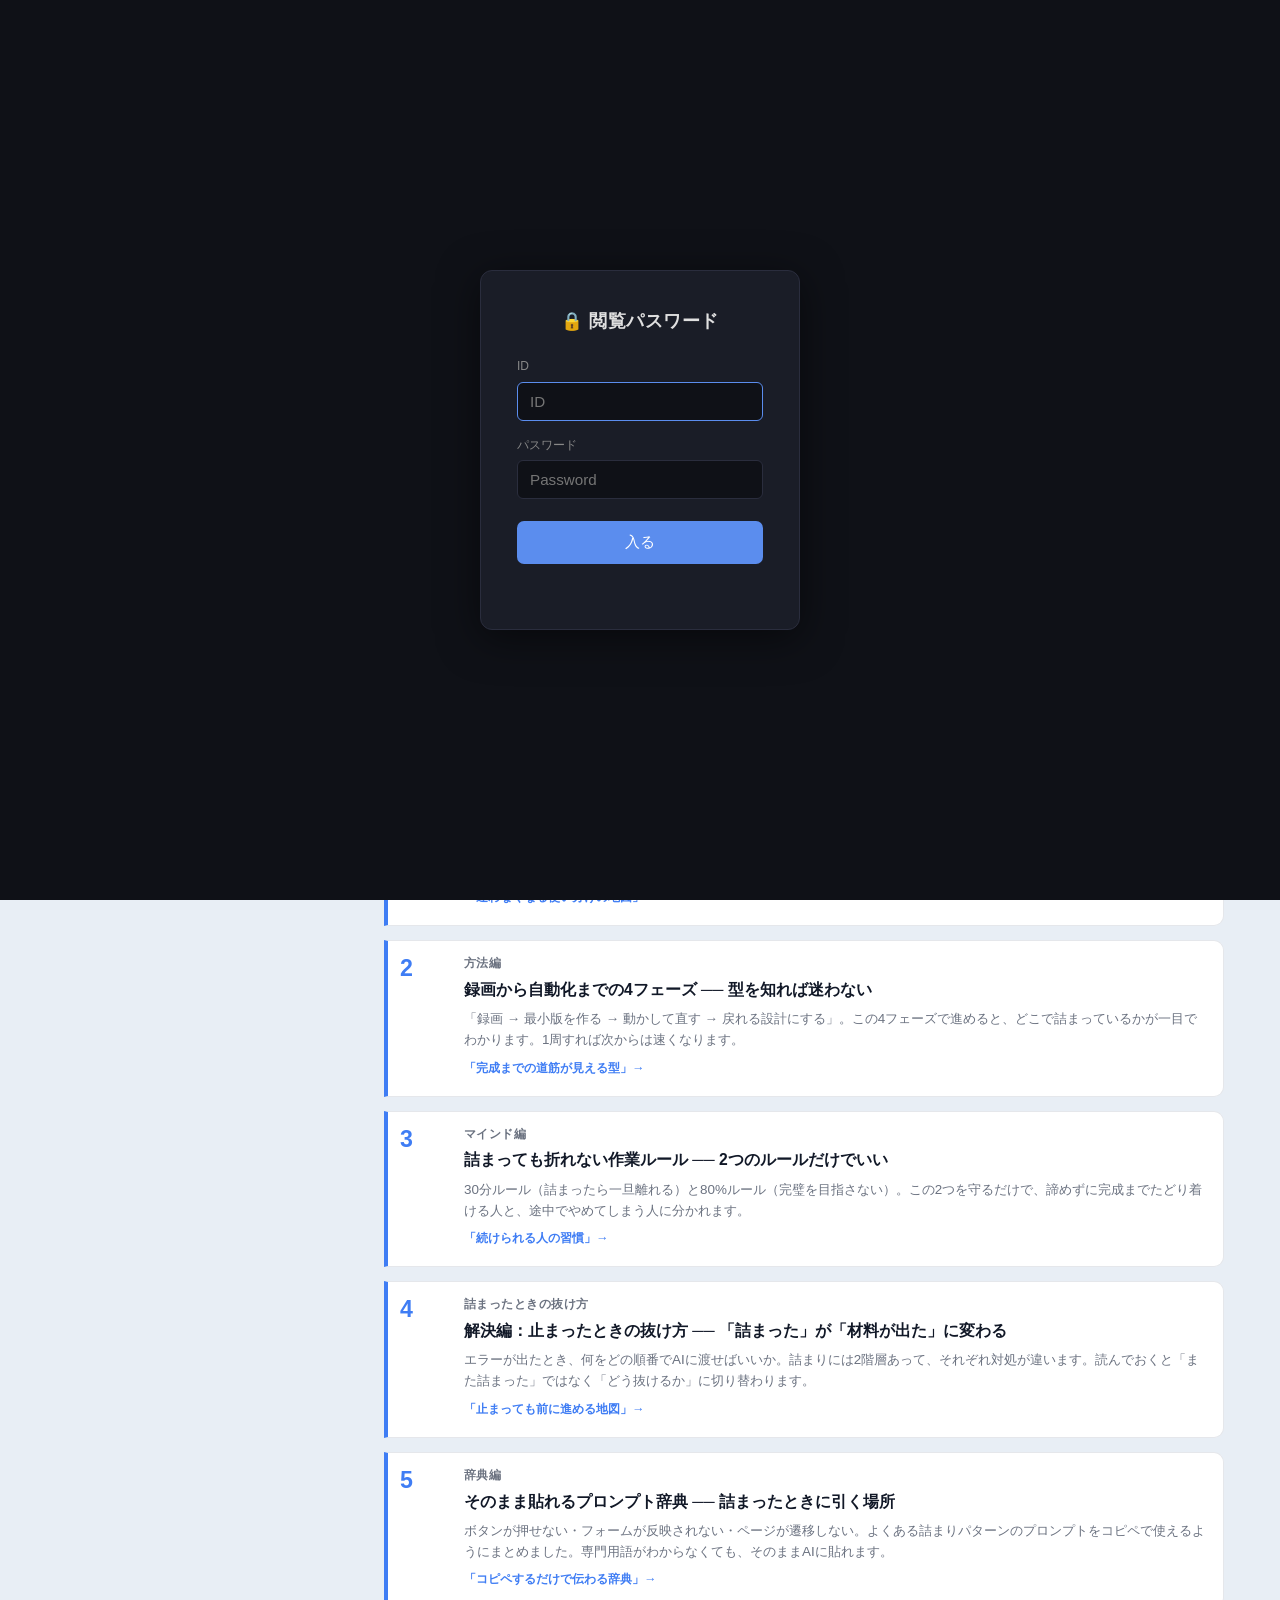
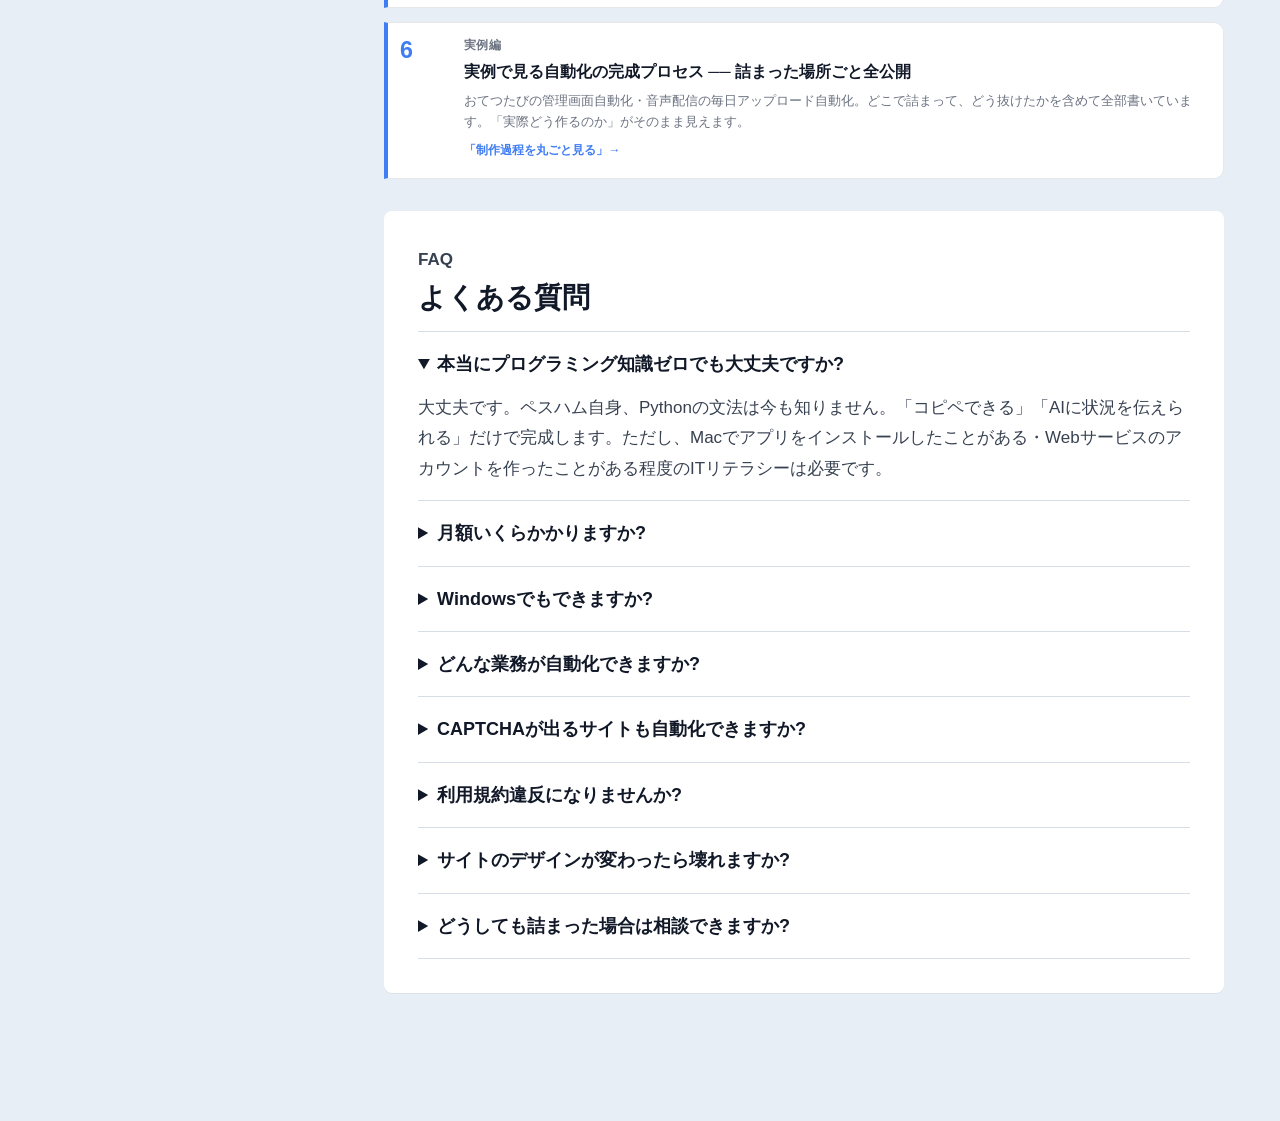
==== index.html @ b2adf7a3 "Fix mobile hero position, add thumbnail to textbook top, update self-intro text" ====
<!doctype html>
<html lang="ja">
  <head>
    <meta charset="utf-8" />
    <meta name="viewport" content="width=device-width, initial-scale=1" />
    <script src="./auth.js"></script>
    <title>ブラウザ操作自動化の教科書</title>
    <!-- Favicon -->
    <link rel="icon" type="image/png" href="./images/favicon-chibi.png" />
    <link rel="shortcut icon" type="image/png" href="./images/favicon-chibi.png" />
    <link rel="apple-touch-icon" href="./images/favicon-chibi.png" />
    <!-- OGP -->
    <meta property="og:title" content="ブラウザ操作自動化の教科書" />
    <meta property="og:description" content="メール・フォーム入力・管理画面・SNS投稿。毎日30分をボタン1つへ。" />
    <meta property="og:image" content="https://jidouka.pessham.com/images/thumbnail-beige-browser-automation.png" />
    <meta property="og:url" content="https://jidouka.pessham.com/" />
    <meta property="og:type" content="website" />
    <meta name="twitter:card" content="summary_large_image" />
    <meta name="twitter:title" content="ブラウザ操作自動化の教科書" />
    <meta name="twitter:description" content="メール・フォーム入力・管理画面・SNS投稿。毎日30分をボタン1つへ。" />
    <meta name="twitter:image" content="https://jidouka.pessham.com/images/thumbnail-beige-browser-automation.png" />
    <link rel="stylesheet" href="./styles.css" />
    <style>
      /* ── index専用スタイル ── */
      /* ヒーロー画像をsidebar外に出してモバイルで最上部に表示 */
      .hero-top-wrap {
        margin-left: 328px;
        padding: 48px 56px 0;
        max-width: 1060px;
      }
      .hero-top-wrap .lp-hero {
        margin-bottom: 0;
      }
      @media (max-width: 900px) {
        .hero-top-wrap {
          margin-left: 0;
          padding: 0;
        }
        .hero-top-wrap .lp-hero {
          border-radius: 0;
          margin-bottom: 0;
        }
      }

      .lp-hero {
        position: relative;
        border-radius: 12px;
        overflow: hidden;
        margin-bottom: 32px;
      }
      .lp-hero img {
        width: 100%;
        display: block;
        border-radius: 12px;
      }
      .lp-hero-overlay {
        position: absolute;
        inset: 0;
        background: linear-gradient(to top, rgba(0,0,0,0.62) 40%, transparent 80%);
        border-radius: 12px;
        display: flex;
        flex-direction: column;
        justify-content: flex-end;
        padding: 24px 28px;
      }
      .lp-hero-overlay h2 {
        color: #fff;
        font-size: clamp(1.3rem, 3vw, 2rem);
        margin: 0 0 6px;
        line-height: 1.3;
      }
      .lp-hero-overlay p {
        color: rgba(255,255,255,0.88);
        font-size: 0.95rem;
        margin: 0 0 16px;
      }
      .lp-hero-overlay a {
        display: inline-block;
        background: var(--blue, #2563eb);
        color: #fff;
        border-radius: 6px;
        padding: 9px 20px;
        font-size: 0.9rem;
        font-weight: 700;
        text-decoration: none;
        width: fit-content;
      }
      .lp-hero-overlay a:hover { opacity: .88; }

      /* 数字バッジ付きチャプターカード */
      .chapter-cards {
        display: flex;
        flex-direction: column;
        gap: 14px;
        margin-bottom: 32px;
      }
      .chapter-card {
        display: grid;
        grid-template-columns: 48px 1fr;
        gap: 0 16px;
        align-items: start;
        background: var(--surface, #fff);
        border: 1px solid var(--border, #e5e7eb);
        border-left: 4px solid var(--blue, #2563eb);
        border-radius: 0 10px 10px 0;
        padding: 14px 16px 14px 12px;
        text-decoration: none;
        color: inherit;
        transition: box-shadow 0.15s;
      }
      .chapter-card:hover {
        box-shadow: 0 2px 12px rgba(0,0,0,0.08);
      }
      .chapter-card .ch-num {
        font-size: 1.45rem;
        font-weight: 900;
        color: var(--blue, #2563eb);
        line-height: 1;
        padding-top: 2px;
      }
      .chapter-card .ch-body {}
      .chapter-card .ch-label {
        font-size: 0.72rem;
        font-weight: 600;
        letter-spacing: .04em;
        color: var(--muted, #6b7280);
        text-transform: uppercase;
        margin-bottom: 3px;
      }
      .chapter-card h3 {
        font-size: 0.98rem;
        font-weight: 700;
        margin: 0 0 5px;
        color: var(--text, #111827);
      }
      .chapter-card p {
        font-size: 0.84rem;
        color: var(--muted, #6b7280);
        margin: 0;
        line-height: 1.55;
      }
      .chapter-card .ch-hook {
        display: inline-block;
        margin-top: 6px;
        font-size: 0.78rem;
        font-weight: 600;
        color: var(--blue, #2563eb);
      }

      /* 3つの訴求ポイント */
      .three-points {
        display: grid;
        grid-template-columns: repeat(auto-fit, minmax(180px, 1fr));
        gap: 12px;
        margin-bottom: 32px;
      }
      .point-card {
        background: var(--nav, #f3f4f6);
        border-radius: 10px;
        padding: 16px;
        text-align: center;
      }
      .point-card .point-icon {
        font-size: 1.8rem;
        display: block;
        margin-bottom: 8px;
      }
      .point-card strong {
        display: block;
        font-size: 0.9rem;
        margin-bottom: 4px;
        color: var(--text, #111827);
      }
      .point-card p {
        font-size: 0.78rem;
        color: var(--muted, #6b7280);
        margin: 0;
        line-height: 1.5;
      }

      /* 序章バナー */
      .shojo-banner {
        background: linear-gradient(135deg, #1e3a5f 0%, #2563eb 100%);
        border-radius: 10px;
        padding: 20px 22px;
        color: #fff;
        margin-bottom: 28px;
      }
      .shojo-banner .eyebrow {
        font-size: 0.72rem;
        letter-spacing: .08em;
        opacity: .8;
        margin-bottom: 6px;
      }
      .shojo-banner h2 {
        font-size: 1.1rem;
        margin: 0 0 8px;
        line-height: 1.4;
      }
      .shojo-banner p {
        font-size: 0.85rem;
        opacity: .9;
        margin: 0 0 14px;
        line-height: 1.6;
      }
      .shojo-banner a {
        display: inline-block;
        background: #fff;
        color: #1e3a5f;
        border-radius: 6px;
        padding: 8px 18px;
        font-size: 0.85rem;
        font-weight: 700;
        text-decoration: none;
      }
      .shojo-banner a:hover { opacity: .9; }
    </style>
  </head>
  <body>
    <!-- モバイル時に最上部に来るヒーロー画像 -->
    <div class="hero-top-wrap">
      <div class="lp-hero">
        <img src="./images/thumbnail-beige-browser-automation.png"
             alt="ブラウザ操作自動化の教科書" />
        <div class="lp-hero-overlay">
          <h2>ブラウザ操作自動化の教科書</h2>
          <p>メール・フォーム入力・管理画面・SNS投稿　── 毎日 30分を、ボタン1つへ</p>
          <a href="./textbook.html">教材本文を読む →</a>
        </div>
      </div>
    </div>

    <aside class="sidebar">
      <div class="brand">
        <span class="brand-mark">自</span>
        <div>
          <p class="eyebrow">Brain購入者専用</p>
          <h1>ブラウザ操作自動化の教科書</h1>
        </div>
      </div>

      <nav class="steps" aria-label="学習ステップ">
        <a class="step active" href="#intro">
          <span>序</span>
          <strong>序章</strong>
          <small>182時間 → 自動化へ</small>
        </a>
        <a class="step" href="#ch0">
          <span>0</span>
          <strong>準備編</strong>
          <small>道具を揃える（1〜2時間）</small>
        </a>
        <a class="step" href="#ch1">
          <span>1</span>
          <strong>知識編</strong>
          <small>3つの道具を使い分ける</small>
        </a>
        <a class="step" href="#ch2">
          <span>2</span>
          <strong>方法編</strong>
          <small>録画から自動化まで4フェーズ</small>
        </a>
        <a class="step" href="#ch3">
          <span>3</span>
          <strong>マインド編</strong>
          <small>詰まっても折れない作業ルール</small>
        </a>
        <a class="step" href="#ch4">
          <span>4</span>
          <strong>解決編</strong>
          <small>止まったら開く章</small>
        </a>
        <a class="step" href="#ch5">
          <span>5</span>
          <strong>辞典編</strong>
          <small>コピペで使えるプロンプト</small>
        </a>
        <a class="step" href="#ch6">
          <span>6</span>
          <strong>実例編</strong>
          <small>詰まった場所ごと全公開</small>
        </a>
        <a class="step" href="#faq">
          <span>?</span>
          <strong>FAQ</strong>
          <small>よくある質問</small>
        </a>
        <a class="step step-primary" href="./textbook.html">
          <span>全</span>
          <strong>教材本文を読む</strong>
          <small>全文HTML版</small>
        </a>
      </nav>
    </aside>

    <main class="content" id="intro">

      <!-- ── 3つの訴求 ── -->
      <div class="three-points">
        <div class="point-card">
          <span class="point-icon">⌨️</span>
          <strong>コードを書かずに自動化できる</strong>
          <p>AIにコードを書いてもらう。自分でタイピングしなくていい。</p>
        </div>
        <div class="point-card">
          <span class="point-icon">🔁</span>
          <strong>詰まっても抜け方がある</strong>
          <p>エラーはAIへ渡す材料。止まり方と再開の型がわかれば折れない。</p>
        </div>
        <div class="point-card">
          <span class="point-icon">⏱️</span>
          <strong>1つの作業が減る</strong>
          <p>「毎日あの作業」を1個選んで、ボタン1つに近づけるところまで。</p>
        </div>
      </div>

      <!-- ── 序章バナー ── -->
      <div class="shojo-banner">
        <p class="eyebrow">序章から読む</p>
        <h2>毎日30分 × 365日 ＝ <strong>182時間</strong>。<br>この時間、AIに取り戻せます。</h2>
        <p>繰り返し作業のチリツモを計算すると、年間で273,000円分になります。<br>
           この教材は「コードが書けない自分でもできるのか」から始まります。</p>
        <a href="./textbook.html#序章-昨日もやったあの作業を自動化する話">序章を読む →</a>
      </div>

      <!-- ── 章カード ── -->
      <section>
        <p class="eyebrow" style="margin-bottom:12px;">各章のポイント</p>
        <div class="chapter-cards">

          <a class="chapter-card" href="./textbook.html#第0章-準備編-道具を揃える" id="ch0">
            <div class="ch-num">0</div>
            <div class="ch-body">
              <p class="ch-label">準備編</p>
              <h3>道具を揃える ── やることは「2つだけ」</h3>
              <p>CodexかClaude Code を選んで、Playwright をインストールする。それだけです。セットアップは目安1〜2時間。ここを終えれば、あとは動かしながら進めます。</p>
              <span class="ch-hook">「環境構築、構えなくていい」→</span>
            </div>
          </a>

          <a class="chapter-card" href="./textbook.html#第1章-知識編" id="ch1">
            <div class="ch-num">1</div>
            <div class="ch-body">
              <p class="ch-label">知識編</p>
              <h3>自動化できる作業を見つける ── 3つの道具の使い分け</h3>
              <p>Playwright MCP・Playwright コード・Computer Use。「どれを使えばいいか」がわかると、自動化できる作業の幅が一気に広がります。最初から全部使う必要はありません。</p>
              <span class="ch-hook">「迷わなくなる使い分けの地図」→</span>
            </div>
          </a>

          <a class="chapter-card" href="./textbook.html#第2章-方法編" id="ch2">
            <div class="ch-num">2</div>
            <div class="ch-body">
              <p class="ch-label">方法編</p>
              <h3>録画から自動化までの4フェーズ ── 型を知れば迷わない</h3>
              <p>「録画 → 最小版を作る → 動かして直す → 戻れる設計にする」。この4フェーズで進めると、どこで詰まっているかが一目でわかります。1周すれば次からは速くなります。</p>
              <span class="ch-hook">「完成までの道筋が見える型」→</span>
            </div>
          </a>

          <a class="chapter-card" href="./textbook.html#第3章-マインド編" id="ch3">
            <div class="ch-num">3</div>
            <div class="ch-body">
              <p class="ch-label">マインド編</p>
              <h3>詰まっても折れない作業ルール ── 2つのルールだけでいい</h3>
              <p>30分ルール（詰まったら一旦離れる）と80%ルール（完璧を目指さない）。この2つを守るだけで、諦めずに完成までたどり着ける人と、途中でやめてしまう人に分かれます。</p>
              <span class="ch-hook">「続けられる人の習慣」→</span>
            </div>
          </a>

          <a class="chapter-card" href="./textbook.html#第4章-詰まったときの抜け方" id="ch4">
            <div class="ch-num">4</div>
            <div class="ch-body">
              <p class="ch-label">詰まったときの抜け方</p>
              <h3>解決編：止まったときの抜け方 ── 「詰まった」が「材料が出た」に変わる</h3>
              <p>エラーが出たとき、何をどの順番でAIに渡せばいいか。詰まりには2階層あって、それぞれ対処が違います。読んでおくと「また詰まった」ではなく「どう抜けるか」に切り替わります。</p>
              <span class="ch-hook">「止まっても前に進める地図」→</span>
            </div>
          </a>

          <a class="chapter-card" href="./textbook.html#第5章-辞典編" id="ch5">
            <div class="ch-num">5</div>
            <div class="ch-body">
              <p class="ch-label">辞典編</p>
              <h3>そのまま貼れるプロンプト辞典 ── 詰まったときに引く場所</h3>
              <p>ボタンが押せない・フォームが反映されない・ページが遷移しない。よくある詰まりパターンのプロンプトをコピペで使えるようにまとめました。専門用語がわからなくても、そのままAIに貼れます。</p>
              <span class="ch-hook">「コピペするだけで伝わる辞典」→</span>
            </div>
          </a>

          <a class="chapter-card" href="./textbook.html#第6章-実例編-─-ペスハムの自動化全公開" id="ch6">
            <div class="ch-num">6</div>
            <div class="ch-body">
              <p class="ch-label">実例編</p>
              <h3>実例で見る自動化の完成プロセス ── 詰まった場所ごと全公開</h3>
              <p>おてつたびの管理画面自動化・音声配信の毎日アップロード自動化。どこで詰まって、どう抜けたかを含めて全部書いています。「実際どう作るのか」がそのまま見えます。</p>
              <span class="ch-hook">「制作過程を丸ごと見る」→</span>
            </div>
          </a>

        </div>
      </section>

      <!-- ── FAQ ── -->
      <section class="article-section" id="faq">
        <p class="eyebrow">FAQ</p>
        <h3>よくある質問</h3>
        <details open>
          <summary>本当にプログラミング知識ゼロでも大丈夫ですか?</summary>
          <p>大丈夫です。ペスハム自身、Pythonの文法は今も知りません。「コピペできる」「AIに状況を伝えられる」だけで完成します。ただし、Macでアプリをインストールしたことがある・Webサービスのアカウントを作ったことがある程度のITリテラシーは必要です。</p>
        </details>
        <details>
          <summary>月額いくらかかりますか?</summary>
          <p>ChatGPTかClaudeの有料プランが必要です。目安は月20ドル前後（約3,000円）。Python・Playwright・デスクトップアプリは無料です。APIキー利用時は別途従量課金が発生する場合があります。料金画面と利用上限を確認し、小さな作業から試してください。</p>
        </details>
        <details>
          <summary>Windowsでもできますか?</summary>
          <p>Windowsでも可能なケースはありますが、この教材はMacでの実例が中心です。Windowsユーザーはまず「Windows向けに手順を書き換えて」とCodexかClaude Codeに頼んでください。Windows編は今後補足予定です。</p>
        </details>
        <details>
          <summary>どんな業務が自動化できますか?</summary>
          <p>「ブラウザでやっている繰り返し作業」はかなりの部分が対象になります。管理画面へのフォーム入力、ファイルアップロード、データの転記、複数サイトをまたぐ同じ操作など。スマホアプリ専用の操作や、物理的な作業には対応できません。</p>
        </details>
        <details>
          <summary>CAPTCHAが出るサイトも自動化できますか?</summary>
          <p>ログインとCAPTCHAは人間が手動で対応する前提にしてください。ログイン後のアップロード・入力・保存など、CAPTCHAが出ない範囲の定型作業を自動化する分担が現実的です。</p>
        </details>
        <details>
          <summary>利用規約違反になりませんか?</summary>
          <p>サービスごとに規約が違います。自動アクセス・bot・データ取得・大量送信が禁止されていればNGになり得ます。まずは自分のアカウント内の少量の定型作業から始め、公式APIがある場合はそちらを優先してください。</p>
        </details>
        <details>
          <summary>サイトのデザインが変わったら壊れますか?</summary>
          <p>壊れます。これは自動化ツールの宿命です。ただし修正は最初の作成時より圧倒的に速いです。CodexかClaude Codeに「動かなくなった」と伝えるだけで、かなり早く直せます。</p>
        </details>
        <details>
          <summary>どうしても詰まった場合は相談できますか?</summary>
          <p>購入者向け公式LINEで相談できます。<br>
            <a href="https://lin.ee/wzvCa0v" target="_blank" rel="noreferrer">https://lin.ee/wzvCa0v</a><br>
            エラー文・スクショ・OS・どこまで進んだかを添えてください。</p>
        </details>
      </section>

    </main>
  </body>
</html>
---- styles.css ----
:root {
  color-scheme: light;
  --bg: #e8eef5;
  --panel: #ffffff;
  --ink: #111827;
  --muted: #6b7280;
  --line: #d8dee8;
  --blue: #3f7df4;
  --green: #16a34a;
  --red: #9f2f2f;
  --nav: #f8fafc;
}

* {
  box-sizing: border-box;
}

body {
  margin: 0;
  min-height: 100vh;
  background: var(--bg);
  color: var(--ink);
  font-family: -apple-system, BlinkMacSystemFont, "Hiragino Sans", "Yu Gothic", "Noto Sans JP", sans-serif;
  line-height: 1.8;
}

.sidebar {
  position: fixed;
  inset: 0 auto 0 0;
  width: 328px;
  background: var(--panel);
  border-right: 1px solid var(--line);
  padding: 28px 24px;
  overflow-y: auto;
}

.brand {
  display: flex;
  gap: 14px;
  align-items: center;
  padding-bottom: 24px;
  border-bottom: 1px solid var(--line);
}

.brand-mark {
  display: grid;
  place-items: center;
  width: 48px;
  height: 48px;
  border-radius: 50%;
  background: #102033;
  color: white;
  font-weight: 800;
}

.eyebrow {
  margin: 0 0 4px;
  color: var(--muted);
  font-size: 13px;
  font-weight: 700;
}

h1,
h2,
h3,
p {
  margin-top: 0;
}

h1 {
  margin-bottom: 0;
  font-size: 22px;
  line-height: 1.35;
}

.steps {
  display: grid;
  gap: 12px;
  padding-top: 22px;
}

.step {
  display: grid;
  grid-template-columns: 42px 1fr;
  gap: 10px 12px;
  padding: 14px;
  color: inherit;
  text-decoration: none;
  background: var(--nav);
  border: 1px solid var(--line);
  border-radius: 8px;
}

.step span {
  grid-row: span 2;
  display: grid;
  place-items: center;
  width: 38px;
  height: 38px;
  border-radius: 50%;
  background: #e5e7eb;
  font-weight: 800;
}

.step strong {
  line-height: 1.3;
}

.step small {
  color: var(--muted);
  line-height: 1.4;
}

.step.active {
  border-color: var(--blue);
  background: #edf4ff;
}

.step.active span {
  background: var(--blue);
  color: white;
}

.step-primary {
  border-color: #bfd4f7;
  background: #f4f8ff;
  color: #102033;
}

.step-primary span {
  background: #dbeafe;
  color: #1d4ed8;
}

.step-primary small {
  color: #64748b;
}

.content {
  max-width: 1060px;
  margin-left: 328px;
  padding: 48px 56px 96px;
}

.hero {
  padding: 24px 0 34px;
}

.hero-thumb {
  padding-top: 0;
}

.progress {
  margin-bottom: 40px;
}

.progress > div:first-child {
  display: flex;
  justify-content: space-between;
  margin-bottom: 8px;
  font-weight: 800;
}

.progress span {
  color: var(--muted);
}

.bar {
  height: 10px;
  overflow: hidden;
  border-radius: 999px;
  background: #f1f5f9;
}

.bar span {
  display: block;
  height: 100%;
  background: var(--green);
}

.chapter-label {
  display: inline-block;
  margin-bottom: 18px;
  padding: 8px 18px;
  border-radius: 999px;
  background: var(--blue);
  color: white;
  font-weight: 800;
}

h2 {
  margin-bottom: 18px;
  font-size: clamp(32px, 5vw, 56px);
  line-height: 1.2;
  letter-spacing: 0;
}

.lead {
  max-width: 760px;
  color: #374151;
  font-size: 19px;
}

.thumb-stage {
  position: relative;
  min-height: 430px;
  overflow: hidden;
  border-radius: 8px;
  background:
    radial-gradient(circle at 18% 20%, rgba(255, 255, 255, 0.52), transparent 26%),
    radial-gradient(circle at 82% 18%, rgba(255, 255, 255, 0.35), transparent 22%),
    repeating-linear-gradient(135deg, rgba(255, 255, 255, 0.14) 0 18px, transparent 18px 46px),
    linear-gradient(135deg, #ff7a18 0%, #ff9f1c 43%, #f24a18 100%);
  box-shadow: 0 16px 36px rgba(159, 47, 47, 0.22);
}

.thumb-stage::before {
  content: "";
  position: absolute;
  inset: 18px 28px auto;
  height: 72px;
  transform: rotate(-3deg);
  background: rgba(255, 255, 255, 0.92);
  clip-path: polygon(0 12%, 100% 0, 96% 100%, 3% 86%);
}

.thumb-copy {
  position: relative;
  z-index: 2;
  display: grid;
  justify-items: center;
  max-width: 680px;
  margin: 0 auto;
  padding: 34px 26px 30px;
  text-align: center;
}

.thumb-kicker {
  position: relative;
  z-index: 3;
  margin: 0 0 30px;
  color: #2a170b;
  font-size: clamp(18px, 2.4vw, 30px);
  font-weight: 900;
  line-height: 1.2;
}

.thumb-copy h2 {
  margin: 0;
  color: #fff7ed;
  font-size: clamp(44px, 6.4vw, 84px);
  font-weight: 950;
  line-height: 1.04;
  letter-spacing: 0;
  text-shadow:
    0 5px 0 #9f2f2f,
    0 10px 20px rgba(67, 20, 7, 0.38);
  -webkit-text-stroke: 3px #b83218;
}

.usage-tags {
  display: flex;
  flex-wrap: wrap;
  justify-content: center;
  gap: 8px;
  margin: 22px 0 24px;
}

.usage-tags span {
  display: inline-flex;
  align-items: center;
  min-height: 34px;
  padding: 6px 14px;
  border: 2px solid rgba(255, 255, 255, 0.9);
  border-radius: 999px;
  background: rgba(255, 255, 255, 0.16);
  color: white;
  font-size: 14px;
  font-weight: 900;
  line-height: 1.2;
  text-shadow: 0 1px 2px rgba(80, 24, 7, 0.5);
}

.thumb-bottom {
  margin: 0;
  padding: 14px 26px 16px;
  transform: rotate(-1deg);
  background: #2a1608;
  color: white;
  font-size: clamp(24px, 3.6vw, 44px);
  font-weight: 950;
  line-height: 1.18;
  box-shadow: 0 10px 18px rgba(42, 22, 8, 0.32);
}

.thumb-bottom strong {
  color: #ffeb3b;
}

.character {
  position: absolute;
  z-index: 1;
  bottom: -30px;
  width: 230px;
  height: 390px;
  background-repeat: no-repeat;
  background-size: cover;
  background-position: center bottom;
  filter: drop-shadow(0 12px 10px rgba(65, 24, 5, 0.32));
  mix-blend-mode: multiply;
}

.character-hayate {
  left: 2px;
  background-image: url("hayate-hero.png");
}

.character-anne {
  right: 0;
  background-image: url("anne-hero.png");
}

.audio-card,
.article-section {
  margin-bottom: 32px;
  background: var(--panel);
  border-radius: 8px;
  box-shadow: 0 1px 0 rgba(15, 23, 42, 0.05);
}

.audio-card {
  display: grid;
  grid-template-columns: auto 54px 1fr auto;
  align-items: center;
  gap: 18px;
  padding: 22px 24px;
}

.audio-card h3 {
  margin-bottom: 0;
  font-size: 20px;
}

.audio-card button {
  width: 54px;
  height: 54px;
  border: 0;
  border-radius: 50%;
  background: var(--blue);
  color: white;
  font-size: 20px;
  cursor: pointer;
}

.audio-line {
  height: 8px;
  overflow: hidden;
  border-radius: 999px;
  background: #edf2f7;
}

.audio-line span {
  display: block;
  width: 18%;
  height: 100%;
  background: var(--green);
}

.article-section {
  padding: 34px;
}

.article-section h3 {
  margin-bottom: 14px;
  font-size: 28px;
  line-height: 1.35;
}

.article-section p {
  color: #374151;
  font-size: 17px;
}

.article-section a {
  color: #2563eb;
  font-weight: 800;
}

.article-section h4 {
  margin: 0 0 8px;
  font-size: 18px;
  line-height: 1.45;
}

.character-intro {
  border: 2px solid #d8c3a5;
  background:
    linear-gradient(180deg, rgba(255, 252, 246, 0.92), rgba(255, 255, 255, 0.98)),
    #fff7ed;
}

.character-grid,
.card-grid,
.case-grid {
  display: grid;
  gap: 18px;
  margin: 18px 0;
}

.character-grid {
  grid-template-columns: repeat(2, minmax(0, 1fr));
}

.card-grid {
  grid-template-columns: repeat(2, minmax(0, 1fr));
}

.card-grid.three {
  grid-template-columns: repeat(3, minmax(0, 1fr));
}

.case-grid {
  grid-template-columns: repeat(2, minmax(0, 1fr));
}

.mini-card {
  min-height: 100%;
  padding: 18px;
  border: 1px solid var(--line);
  border-left: 5px solid #6f8f66;
  border-radius: 8px;
  background: #f8faf7;
}

.mini-card p {
  margin-bottom: 0;
  font-size: 15px;
  line-height: 1.75;
}

.phase-list {
  display: grid;
  gap: 16px;
  margin: 18px 0 0;
  padding: 0;
  list-style: none;
  counter-reset: phase;
}

.phase-list li {
  position: relative;
  padding: 18px 18px 18px 62px;
  border: 1px solid var(--line);
  border-radius: 8px;
  background: #fbfdff;
}

.phase-list li::before {
  counter-increment: phase;
  content: counter(phase);
  position: absolute;
  top: 18px;
  left: 18px;
  display: grid;
  place-items: center;
  width: 30px;
  height: 30px;
  border-radius: 50%;
  background: var(--blue);
  color: white;
  font-weight: 900;
}

.phase-list strong {
  display: block;
  margin-bottom: 6px;
  font-size: 17px;
}

.phase-list p {
  margin-bottom: 0;
  font-size: 15px;
}

.pattern-map {
  display: flex;
  flex-wrap: wrap;
  gap: 10px;
  margin: 20px 0;
}

.pattern-map span {
  display: inline-flex;
  align-items: center;
  min-height: 36px;
  padding: 7px 12px;
  border: 1px solid #cbd5e1;
  border-radius: 999px;
  background: #f8fafc;
  color: #263548;
  font-size: 14px;
  font-weight: 800;
}

.prompt-box {
  margin-top: 22px;
  padding: 20px;
  border: 1px solid #d8c3a5;
  border-radius: 8px;
  background: #fffaf0;
}

.prompt-box p:last-child {
  margin-bottom: 0;
}

pre {
  max-width: 100%;
  margin: 14px 0 0;
  overflow-x: auto;
  border-radius: 8px;
  background: #111827;
  color: #f8fafc;
}

code {
  font-family: "SFMono-Regular", Consolas, "Liberation Mono", Menlo, monospace;
}

pre code {
  display: block;
  padding: 16px;
  font-size: 13px;
  line-height: 1.7;
  white-space: pre-wrap;
}

details {
  border-top: 1px solid var(--line);
  padding: 16px 0;
}

details:last-child {
  border-bottom: 1px solid var(--line);
}

summary {
  cursor: pointer;
  font-size: 18px;
  font-weight: 900;
}

details p {
  margin: 12px 0 0;
}

figure {
  margin: 24px 0 0;
}

figure img {
  display: block;
  width: 100%;
  height: auto;
  border: 1px solid var(--line);
  border-radius: 8px;
  background: #f8fafc;
}

figcaption {
  margin-top: 10px;
  color: var(--muted);
  font-size: 14px;
}

.reading-entry {
  border-color: #102033;
}

.text-link-button {
  display: inline-flex;
  align-items: center;
  justify-content: center;
  min-height: 46px;
  padding: 10px 18px;
  border-radius: 8px;
  background: #102033;
  color: #fff;
  font-weight: 800;
  text-decoration: none;
}

.textbook-sidebar {
  width: 360px;
}

.textbook-content {
  max-width: 1180px;
  margin-left: 360px;
}

.textbook-toc {
  display: grid;
  gap: 6px;
  margin-top: 22px;
  padding-top: 18px;
  border-top: 1px solid var(--line);
}

.textbook-toc a {
  padding: 7px 10px;
  border-radius: 6px;
  color: #334155;
  font-size: 14px;
  line-height: 1.45;
  text-decoration: none;
}

.textbook-toc a:hover {
  background: #edf4ff;
  color: #1d4ed8;
}

.textbook-toc .toc-level-1 {
  margin-top: 8px;
  font-weight: 800;
}

.textbook-toc .toc-level-2 {
  padding-left: 22px;
  color: var(--muted);
}

.textbook-article {
  max-width: 920px;
  padding: 44px 52px;
}

.textbook-article h1,
.textbook-article h2,
.textbook-article h3,
.textbook-article h4 {
  scroll-margin-top: 24px;
  letter-spacing: 0;
}

.textbook-article h1 {
  margin: 10px 0 34px;
  color: #0f172a;
  font-size: 46px;
  font-weight: 760;
  line-height: 1.25;
}

.textbook-article h2 {
  margin: 72px 0 26px;
  padding: 26px 28px;
  border-top: 0;
  border-left: 8px solid var(--blue);
  border-radius: 8px;
  background: #edf4ff;
  color: #102033;
  font-size: 34px;
  font-weight: 760;
  line-height: 1.35;
}

.textbook-article h3 {
  margin: 48px 0 18px;
  padding-bottom: 10px;
  border-bottom: 3px solid #dbeafe;
  color: #12345b;
  font-size: 27px;
  font-weight: 740;
  line-height: 1.45;
}

.textbook-article h4 {
  margin: 34px 0 12px;
  color: #111827;
  font-size: 22px;
  font-weight: 740;
}

.textbook-article p,
.textbook-article li {
  color: #243044;
  font-size: 19px;
  font-weight: 500;
  line-height: 2.05;
}

.textbook-article p {
  margin-bottom: 24px;
}

.textbook-article strong {
  color: #0f172a;
  font-size: 1.03em;
  font-weight: 680;
  letter-spacing: 0;
}

.textbook-article .marker {
  padding: 0 0.08em 0.03em;
  background: linear-gradient(transparent 64%, #fff0a8 64%);
  color: #111827;
  font-weight: 680;
}

.textbook-article .fine-print {
  margin: 18px 0 30px;
  color: #78828f;
  font-size: 14px;
  font-weight: 500;
  line-height: 1.8;
}

.textbook-article code {
  padding: 0.16em 0.42em;
  border: 1px solid #dbe3ef;
  border-radius: 6px;
  background: #f8fafc;
  color: #b42318;
  font-size: 0.94em;
  font-weight: 800;
}

.textbook-article ul,
.textbook-article ol {
  margin: 18px 0 28px;
  padding-left: 1.5em;
}

.textbook-article li {
  margin-bottom: 10px;
  padding-left: 0.15em;
}

.textbook-article hr {
  margin: 48px 0;
  border: 0;
  border-top: 1px solid #d8dee8;
}

.textbook-article figure {
  margin: 38px 0;
}

.textbook-article img {
  display: block;
  width: 100%;
  max-width: 100%;
  height: auto;
  max-height: none;
  object-fit: contain;
  background: #fff;
}

.textbook-article .premium-figure {
  margin: 48px 0 56px;
}

.textbook-article .premium-figure img {
  width: 100%;
  max-height: none;
  border: 1px solid #d8dee8;
  border-radius: 8px;
  background: #fffaf1;
  box-shadow: 0 20px 48px rgba(15, 23, 42, 0.12);
}

.character-infographic {
  position: relative;
  display: grid;
  grid-template-columns: 120px 1fr 128px;
  gap: 22px;
  align-items: end;
  margin: 42px 0 48px;
  padding: 26px 28px;
  overflow: hidden;
  border: 1px solid #d7e1ef;
  border-radius: 8px;
  background:
    linear-gradient(135deg, rgba(255, 255, 255, 0.94), rgba(248, 251, 255, 0.92)),
    linear-gradient(90deg, rgba(95, 127, 86, 0.12), rgba(63, 125, 244, 0.10));
  box-shadow: 0 18px 42px rgba(15, 23, 42, 0.08);
}

.character-infographic::before {
  content: "";
  position: absolute;
  inset: 18px;
  border: 1px solid rgba(148, 163, 184, 0.22);
  border-radius: 8px;
  pointer-events: none;
}

.character-infographic > * {
  position: relative;
  z-index: 1;
}

.character-infographic .character {
  align-self: stretch;
  display: grid;
  align-items: end;
  justify-items: center;
  min-height: 240px;
}

.character-infographic .character img {
  display: block;
  width: auto;
  max-width: 100%;
  max-height: 250px;
  object-fit: contain;
  background: transparent;
}

.character-infographic .character.hayate img {
  max-height: 260px;
}

.character-infographic .info-main {
  display: grid;
  gap: 18px;
}

.character-infographic .info-label {
  display: inline-flex;
  width: fit-content;
  padding: 5px 12px;
  border-radius: 999px;
  background: #e8f0ff;
  color: #1d4ed8;
  font-size: 13px;
  font-weight: 720;
  letter-spacing: 0;
}

.character-infographic h4 {
  margin: 0;
  padding: 0;
  border: 0;
  color: #102033;
  font-size: 25px;
  font-weight: 740;
  line-height: 1.4;
}

.character-infographic .info-grid {
  display: grid;
  grid-template-columns: repeat(3, minmax(0, 1fr));
  gap: 12px;
}

.character-infographic .info-card {
  min-height: 132px;
  padding: 16px;
  border: 1px solid #dbe4f0;
  border-radius: 8px;
  background: #ffffff;
}

.character-infographic .info-card strong {
  display: block;
  margin-bottom: 8px;
  color: #102033;
  font-size: 18px;
  font-weight: 720;
  line-height: 1.45;
}

.character-infographic .info-card span {
  display: block;
  color: #536173;
  font-size: 15px;
  font-weight: 520;
  line-height: 1.65;
}

.character-infographic .dialogue {
  display: grid;
  grid-template-columns: 1fr 1fr;
  gap: 12px;
}

.character-infographic .talk {
  margin: 0;
  padding: 13px 15px;
  border-radius: 8px;
  background: #f8fafc;
  color: #243044;
  font-size: 15px;
  font-weight: 560;
  line-height: 1.7;
}

.character-infographic .talk b {
  display: block;
  margin-bottom: 3px;
  color: #0f172a;
  font-size: 13px;
  font-weight: 760;
}

.character-infographic .talk.anne {
  border-left: 5px solid #5f7f56;
}

.character-infographic .talk.hayate {
  border-left: 5px solid #31566d;
}

.textbook-article pre {
  margin: 28px 0;
  padding: 22px 24px;
  border: 1px solid #d8dee8;
  border-radius: 8px;
  background: #0f172a;
  color: #e5edf8;
  font-size: 16px;
  line-height: 1.85;
  white-space: pre-wrap;
  word-break: break-word;
}

.textbook-article pre code {
  padding: 0;
  border: 0;
  background: transparent;
  color: inherit;
  font-size: inherit;
  font-weight: 600;
}

.note-box {
  padding: 18px 20px;
  border: 2px solid #f3d18b;
  border-radius: 8px;
  background: #fff8e6;
  color: #6f4b00;
  font-weight: 900;
}

@media (max-width: 900px) {
  .sidebar {
    position: static;
    width: auto;
    padding: 20px;
  }

  .content {
    margin-left: 0;
    padding: 28px 18px 64px;
  }

  .textbook-content {
    margin-left: 0;
  }

  .textbook-article {
    max-width: none;
    padding: 24px 18px;
  }

  .textbook-article h1 {
    font-size: 32px;
  }

  .textbook-article h2 {
    margin-top: 52px;
    padding: 20px 18px;
    font-size: 26px;
  }

  .textbook-article h3 {
    font-size: 22px;
  }

  .textbook-article p,
  .textbook-article li {
    font-size: 17px;
    line-height: 1.95;
  }

  .character-infographic {
    grid-template-columns: 1fr;
    gap: 14px;
    margin: 32px 0 38px;
    padding: 20px 18px;
  }

  .character-infographic .character {
    display: none;
  }

  .character-infographic .info-grid,
  .character-infographic .dialogue {
    grid-template-columns: 1fr;
  }

  .character-infographic h4 {
    font-size: 22px;
  }

  .textbook-toc {
    max-height: 320px;
    overflow-y: auto;
  }

  .audio-card {
    grid-template-columns: 54px 1fr auto;
  }

  .audio-card > div:first-child {
    grid-column: 1 / -1;
  }

  .character-grid,
  .card-grid,
  .card-grid.three,
  .case-grid {
    grid-template-columns: 1fr;
  }

  .thumb-stage {
    min-height: 520px;
  }

  .thumb-stage::before {
    inset: 16px 14px auto;
    height: 86px;
  }

  .thumb-copy {
    padding: 34px 16px 28px;
  }

  .thumb-kicker {
    max-width: 88%;
    margin-bottom: 32px;
    font-size: 18px;
  }

  .thumb-copy h2 {
    font-size: clamp(36px, 10.4vw, 48px);
    -webkit-text-stroke: 2px #b83218;
  }

  .thumb-bottom {
    padding-inline: 18px;
    font-size: 22px;
    white-space: nowrap;
  }

  .character {
    width: 136px;
    height: 280px;
    bottom: -20px;
  }

  .character-hayate {
    left: -18px;
  }

  .character-anne {
    right: -24px;
  }
}

/* ── Section audio player ── */
.section-audio {
  display: flex;
  align-items: center;
  gap: 10px;
  margin: 6px 0 18px;
  padding: 6px 12px;
  background: var(--nav);
  border-left: 3px solid var(--blue);
  border-radius: 0 6px 6px 0;
}

.audio-char {
  font-size: 0.78rem;
  color: var(--muted);
  white-space: nowrap;
  font-weight: 500;
}
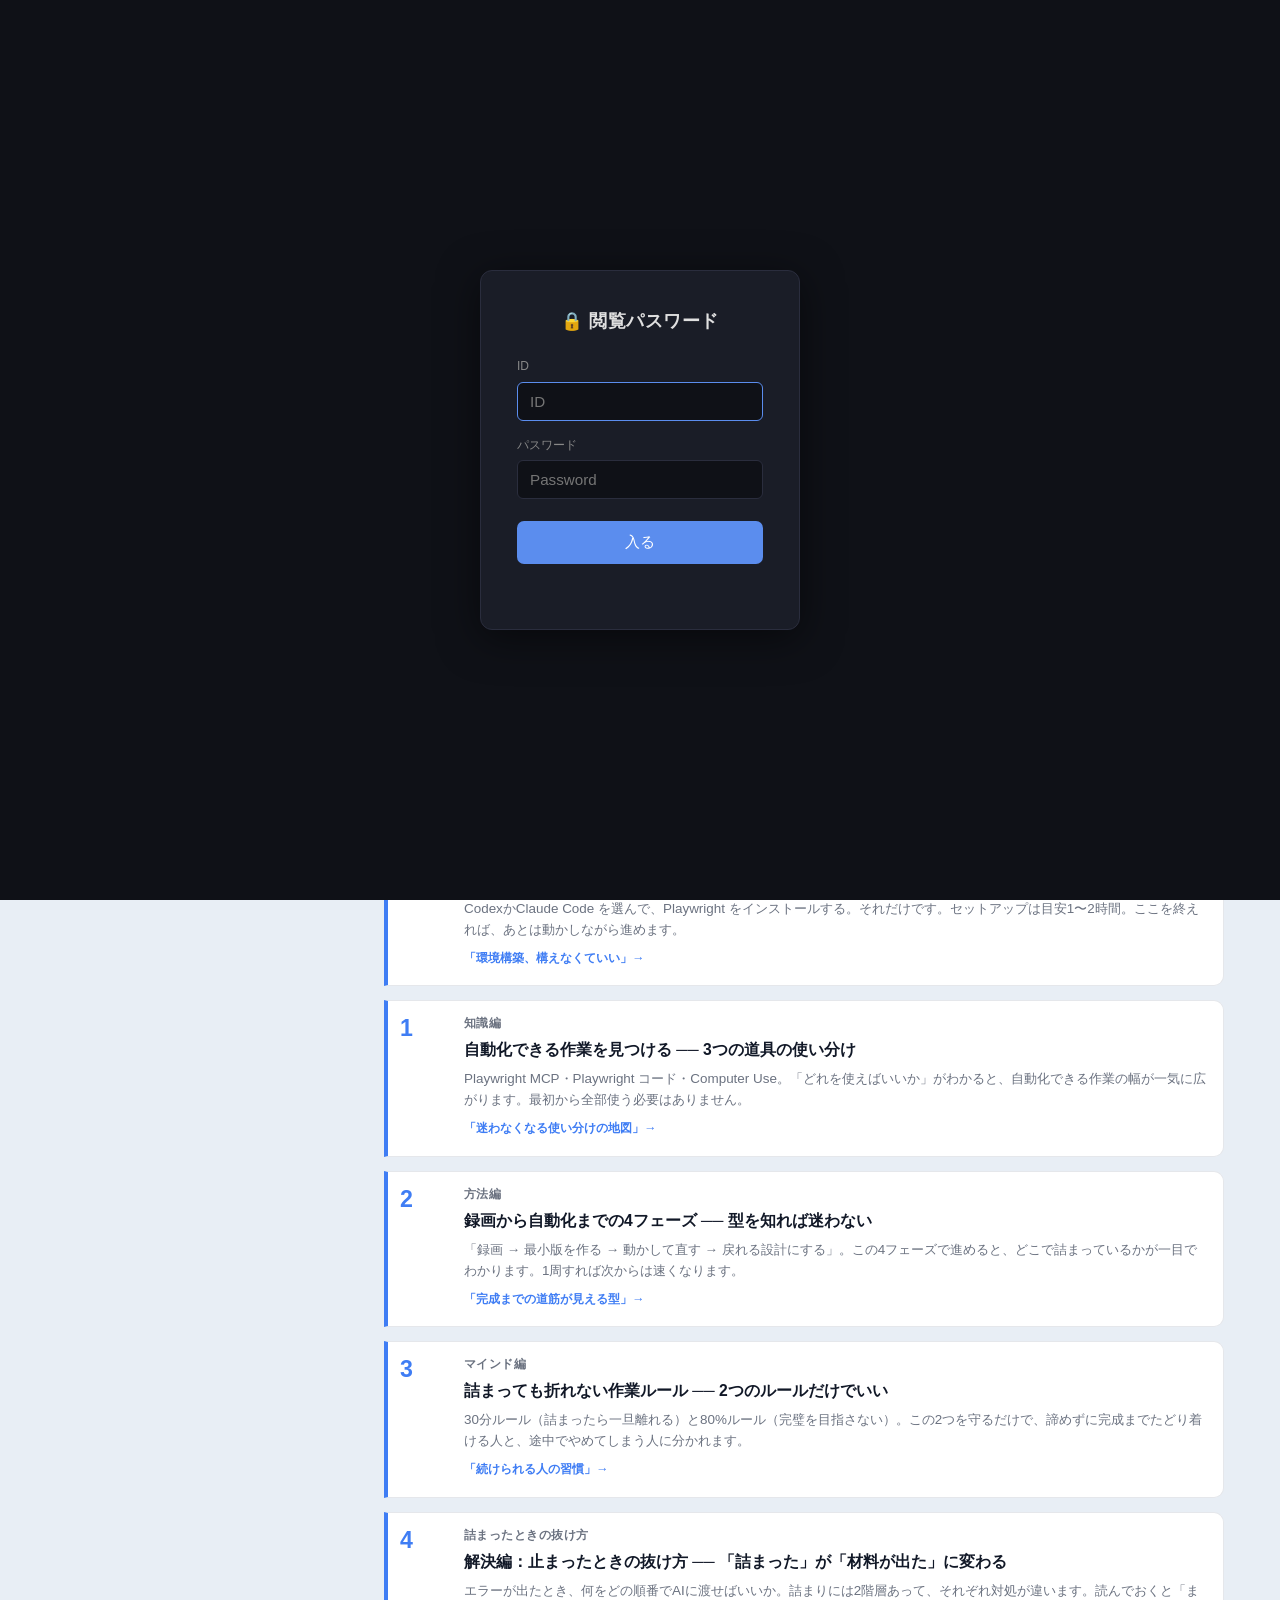
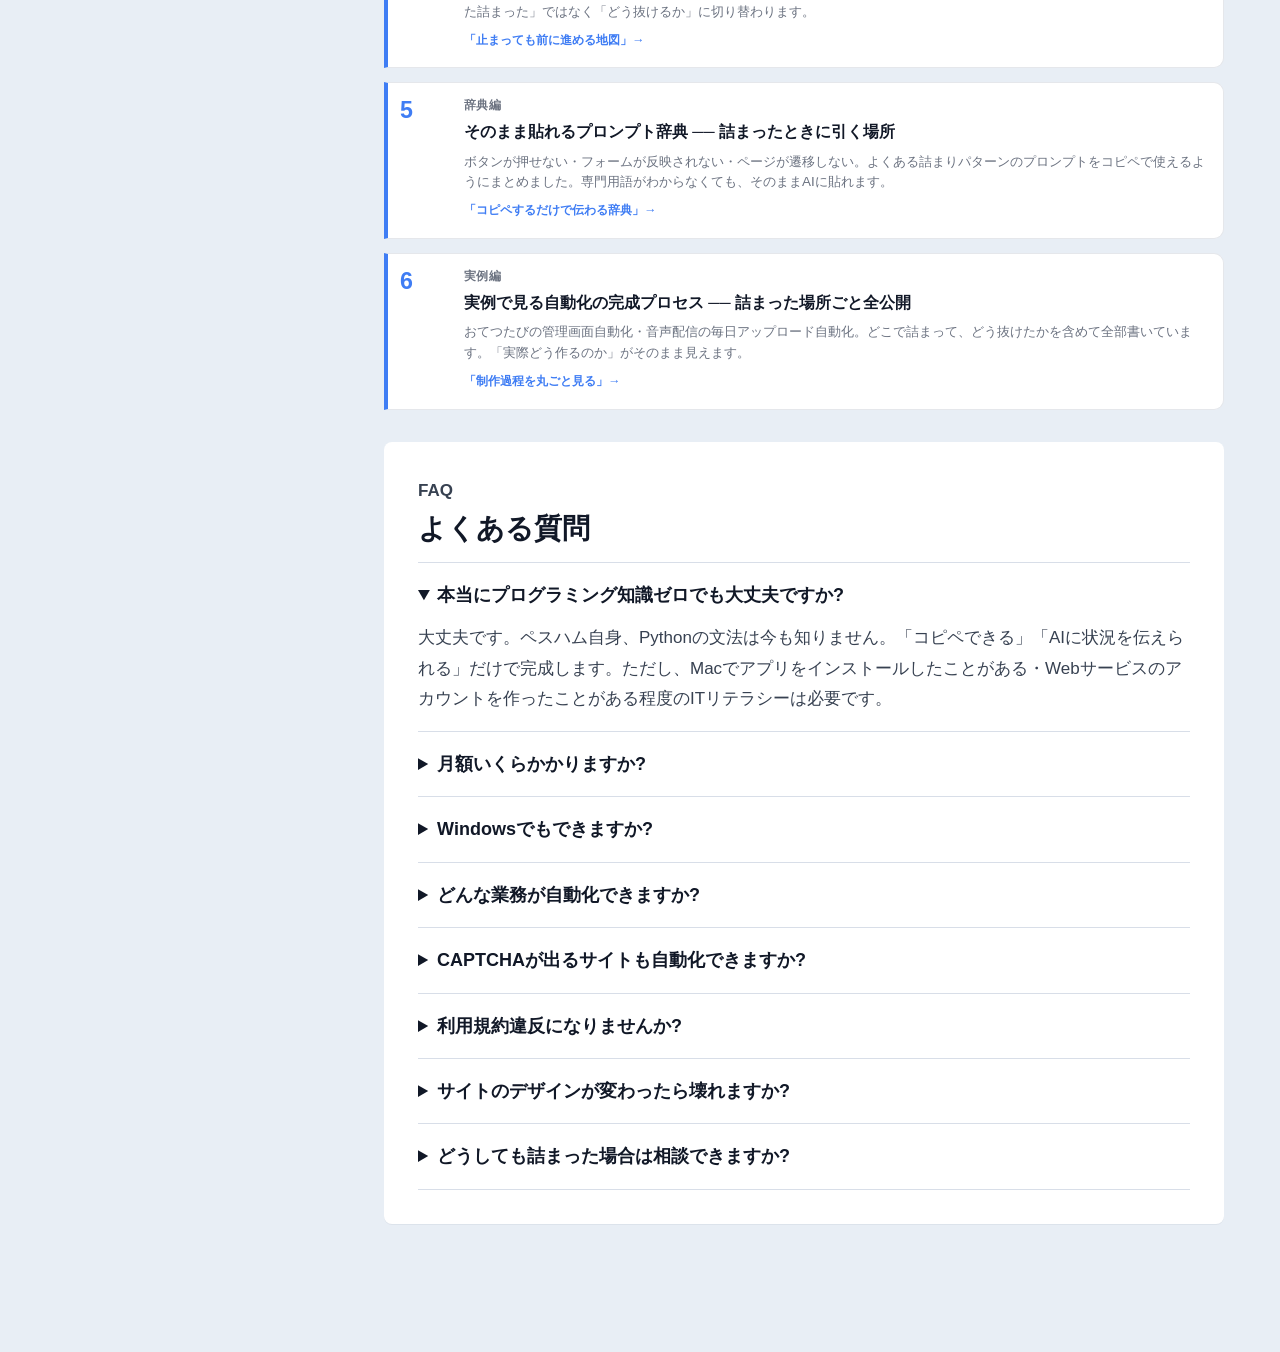
==== commit 30237c1f: "教材サイトを最新版に更新" ====
--- a/index.html
+++ b/index.html
@@ -214,6 +214,32 @@
         text-decoration: none;
       }
       .shojo-banner a:hover { opacity: .9; }
+
+      .spec-list {
+        display: grid;
+        grid-template-columns: repeat(auto-fit, minmax(170px, 1fr));
+        gap: 10px;
+        margin: -8px 0 28px;
+      }
+      .spec-item {
+        background: var(--surface, #fff);
+        border: 1px solid var(--border, #e5e7eb);
+        border-radius: 10px;
+        padding: 13px 14px;
+      }
+      .spec-item strong {
+        display: block;
+        color: var(--text, #111827);
+        font-size: 1rem;
+        line-height: 1.35;
+      }
+      .spec-item span {
+        display: block;
+        color: var(--muted, #6b7280);
+        font-size: 0.75rem;
+        line-height: 1.5;
+        margin-top: 4px;
+      }
     </style>
   </head>
   <body>
@@ -323,6 +349,29 @@
         <a href="./textbook.html#序章-昨日もやったあの作業を自動化する話">序章を読む →</a>
       </div>
 
+      <div class="spec-list" aria-label="教材スペック">
+        <div class="spec-item">
+          <strong>全体で約12万字</strong>
+          <span>序章から終章まで、実例と詰まり方まで含めて解説</span>
+        </div>
+        <div class="spec-item">
+          <strong>プロンプト約80本</strong>
+          <span>コピペして使える相談文・依頼文を第5章に整理</span>
+        </div>
+        <div class="spec-item">
+          <strong>コード・コマンド例約70本</strong>
+          <span>セットアップ、実行、修正、再開までの例を掲載</span>
+        </div>
+        <div class="spec-item">
+          <strong>購入特典5つ</strong>
+          <span>GPTs、スターターキット、LINE、メール講座、全文mdを用意</span>
+        </div>
+        <div class="spec-item">
+          <strong>プロンプト辞典つき</strong>
+          <span>詰まったときに該当箇所を引いてAIに渡せる構成</span>
+        </div>
+      </div>
+
       <!-- ── 章カード ── -->
       <section>
         <p class="eyebrow" style="margin-bottom:12px;">各章のポイント</p>
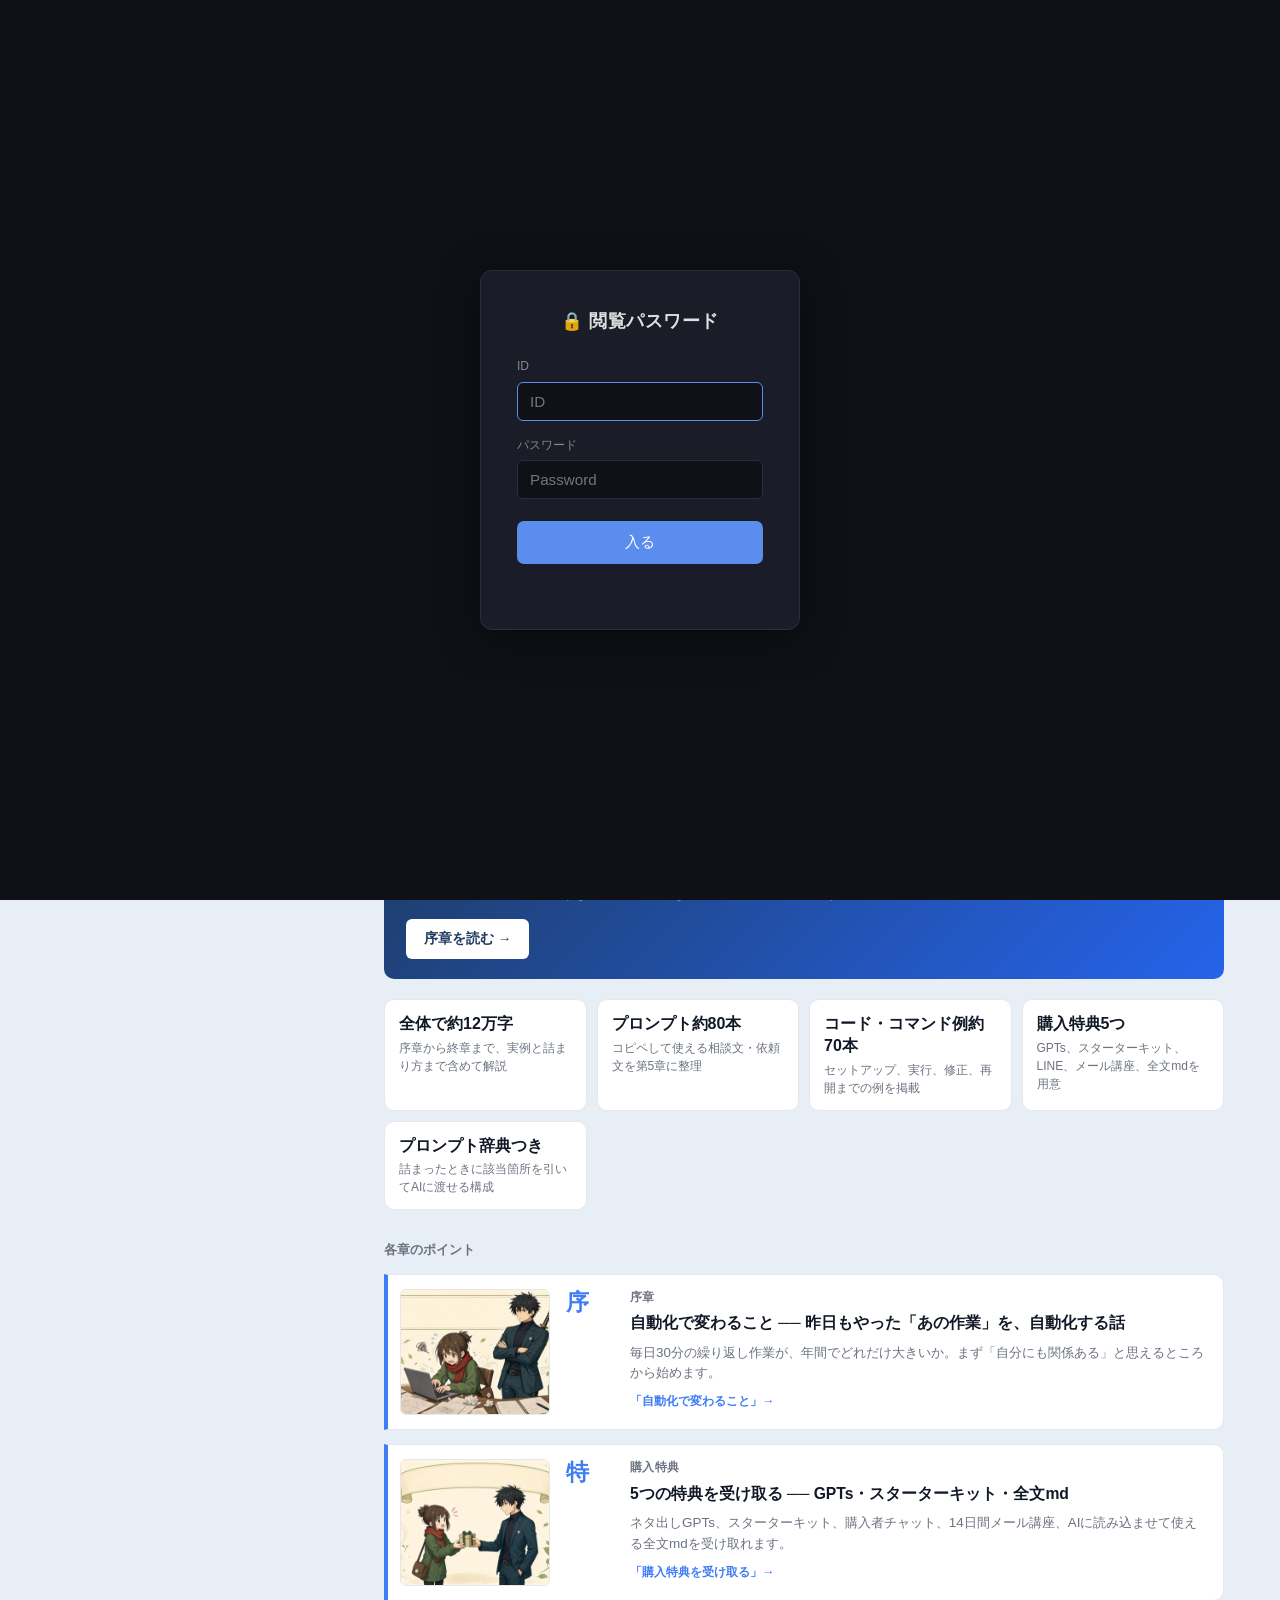
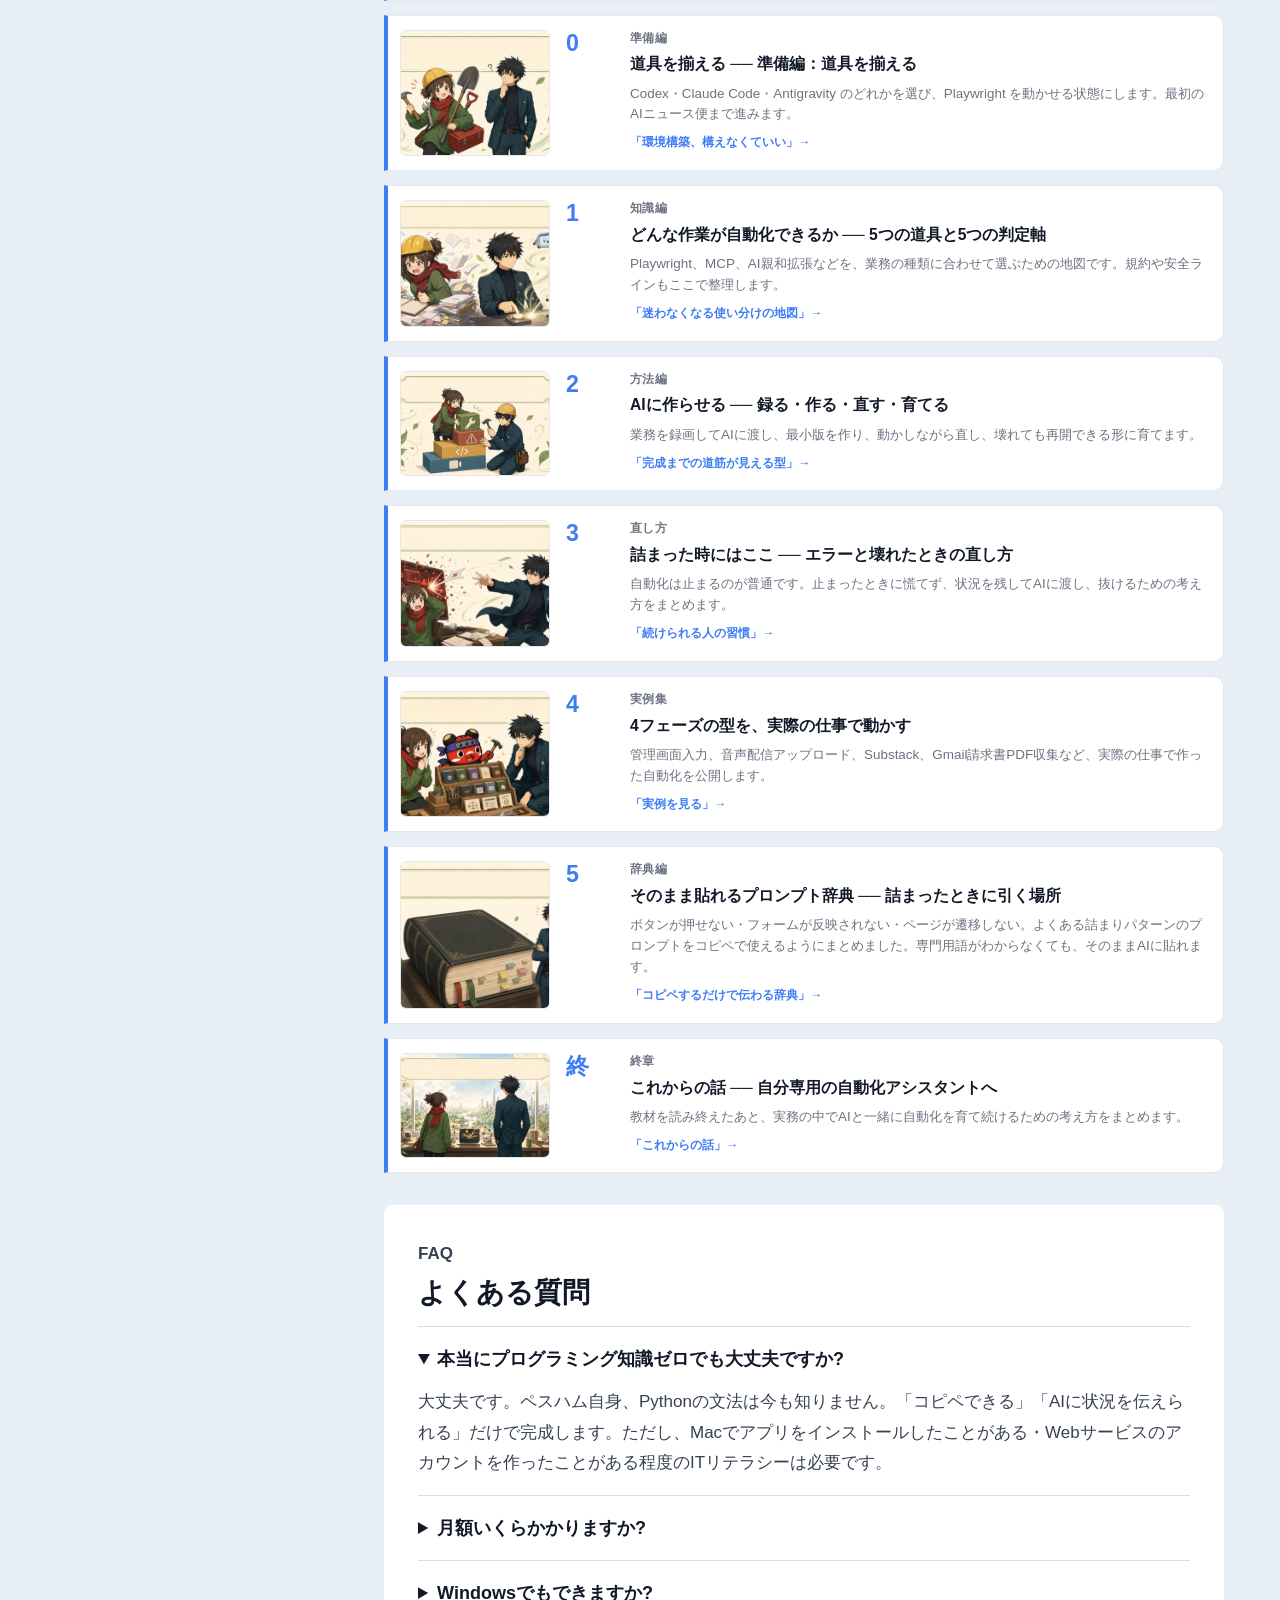
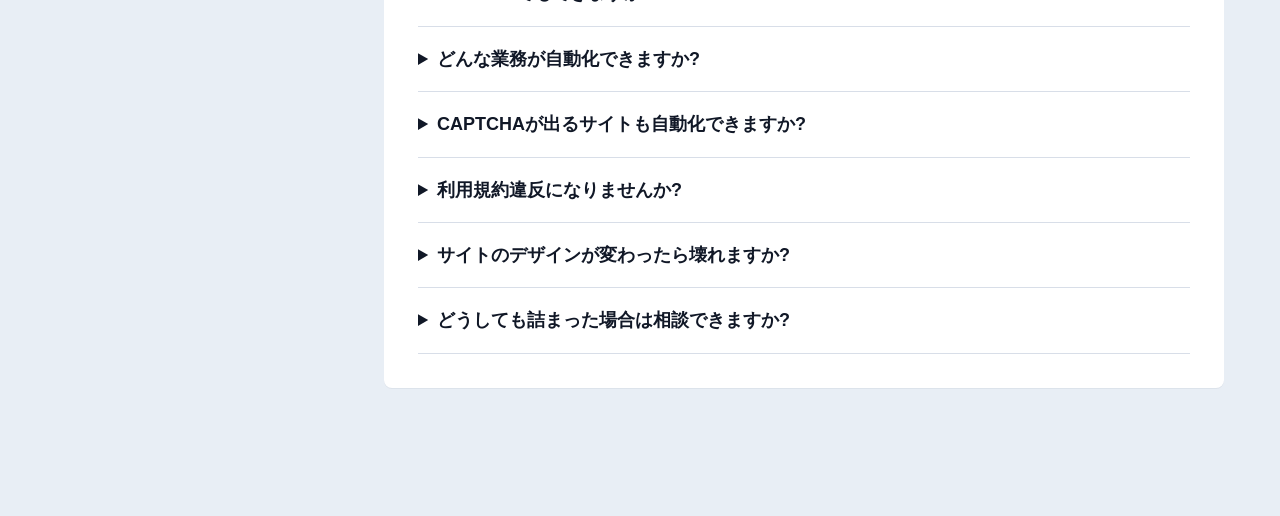
==== commit 4de30e52: "トップページ刷新と本文ページ軽量化" ====
--- a/index.html
+++ b/index.html
@@ -12,13 +12,13 @@
     <!-- OGP -->
     <meta property="og:title" content="ブラウザ操作自動化の教科書" />
     <meta property="og:description" content="メール・フォーム入力・管理画面・SNS投稿。毎日30分をボタン1つへ。" />
-    <meta property="og:image" content="https://jidouka.pessham.com/images/thumbnail-beige-browser-automation.png" />
+    <meta property="og:image" content="https://jidouka.pessham.com/images/thumbs/top-hero.jpg" />
     <meta property="og:url" content="https://jidouka.pessham.com/" />
     <meta property="og:type" content="website" />
     <meta name="twitter:card" content="summary_large_image" />
     <meta name="twitter:title" content="ブラウザ操作自動化の教科書" />
     <meta name="twitter:description" content="メール・フォーム入力・管理画面・SNS投稿。毎日30分をボタン1つへ。" />
-    <meta name="twitter:image" content="https://jidouka.pessham.com/images/thumbnail-beige-browser-automation.png" />
+    <meta name="twitter:image" content="https://jidouka.pessham.com/images/thumbs/top-hero.jpg" />
     <link rel="stylesheet" href="./styles.css" />
     <style>
       /* ── index専用スタイル ── */
@@ -96,7 +96,7 @@
       }
       .chapter-card {
         display: grid;
-        grid-template-columns: 48px 1fr;
+        grid-template-columns: 150px 48px 1fr;
         gap: 0 16px;
         align-items: start;
         background: var(--surface, #fff);
@@ -111,6 +111,15 @@
       .chapter-card:hover {
         box-shadow: 0 2px 12px rgba(0,0,0,0.08);
       }
+      .chapter-card .ch-thumb {
+        width: 150px;
+        aspect-ratio: 16 / 10;
+        object-fit: cover;
+        border-radius: 6px;
+        border: 1px solid var(--border, #e5e7eb);
+        background: #f8fafc;
+        align-self: stretch;
+      }
       .chapter-card .ch-num {
         font-size: 1.45rem;
         font-weight: 900;
@@ -222,10 +231,17 @@
         margin: -8px 0 28px;
       }
       .spec-item {
+        display: block;
         background: var(--surface, #fff);
         border: 1px solid var(--border, #e5e7eb);
         border-radius: 10px;
         padding: 13px 14px;
+        color: inherit;
+        text-decoration: none;
+      }
+      .spec-item[href]:hover {
+        border-color: var(--blue, #2563eb);
+        box-shadow: 0 2px 12px rgba(0,0,0,0.08);
       }
       .spec-item strong {
         display: block;
@@ -240,14 +256,29 @@
         line-height: 1.5;
         margin-top: 4px;
       }
+      @media (max-width: 700px) {
+        .chapter-card {
+          grid-template-columns: 42px 1fr;
+          gap: 10px 12px;
+          padding: 12px;
+        }
+        .chapter-card .ch-thumb {
+          grid-column: 1 / -1;
+          width: 100%;
+          aspect-ratio: 16 / 9;
+        }
+        .chapter-card .ch-num {
+          padding-top: 0;
+        }
+      }
     </style>
   </head>
   <body>
     <!-- モバイル時に最上部に来るヒーロー画像 -->
     <div class="hero-top-wrap">
       <div class="lp-hero">
-        <img src="./images/thumbnail-beige-browser-automation.png"
-             alt="ブラウザ操作自動化の教科書" />
+        <img src="./images/thumbs/top-hero.jpg"
+             alt="ブラウザ操作自動化の教科書" fetchpriority="high" decoding="async" />
         <div class="lp-hero-overlay">
           <h2>ブラウザ操作自動化の教科書</h2>
           <p>メール・フォーム入力・管理画面・SNS投稿　── 毎日 30分を、ボタン1つへ</p>
@@ -271,6 +302,11 @@
           <strong>序章</strong>
           <small>182時間 → 自動化へ</small>
         </a>
+        <a class="step" href="#bonus">
+          <span>特</span>
+          <strong>購入特典</strong>
+          <small>5つの特典を受け取る</small>
+        </a>
         <a class="step" href="#ch0">
           <span>0</span>
           <strong>準備編</strong>
@@ -293,18 +329,18 @@
         </a>
         <a class="step" href="#ch4">
           <span>4</span>
-          <strong>解決編</strong>
-          <small>止まったら開く章</small>
+          <strong>実例集</strong>
+          <small>実際の仕事で動かす</small>
         </a>
         <a class="step" href="#ch5">
           <span>5</span>
           <strong>辞典編</strong>
           <small>コピペで使えるプロンプト</small>
         </a>
-        <a class="step" href="#ch6">
-          <span>6</span>
-          <strong>実例編</strong>
-          <small>詰まった場所ごと全公開</small>
+        <a class="step" href="#ending">
+          <span>終</span>
+          <strong>終章</strong>
+          <small>これからの話</small>
         </a>
         <a class="step" href="#faq">
           <span>?</span>
@@ -362,14 +398,14 @@
           <strong>コード・コマンド例約70本</strong>
           <span>セットアップ、実行、修正、再開までの例を掲載</span>
         </div>
-        <div class="spec-item">
+        <a class="spec-item" href="./textbook.html#特典">
           <strong>購入特典5つ</strong>
           <span>GPTs、スターターキット、LINE、メール講座、全文mdを用意</span>
-        </div>
-        <div class="spec-item">
+        </a>
+        <a class="spec-item" href="./textbook.html#第5章">
           <strong>プロンプト辞典つき</strong>
           <span>詰まったときに該当箇所を引いてAIに渡せる構成</span>
-        </div>
+        </a>
       </div>
 
       <!-- ── 章カード ── -->
@@ -377,57 +413,85 @@
         <p class="eyebrow" style="margin-bottom:12px;">各章のポイント</p>
         <div class="chapter-cards">
 
-          <a class="chapter-card" href="./textbook.html#第0章-準備編-道具を揃える" id="ch0">
+          <a class="chapter-card" href="./textbook.html#序章" id="ch-intro">
+            <img class="ch-thumb" src="./images/thumbs/ch-intro.jpg" alt="序章：自動化で変わること" loading="lazy" decoding="async" />
+            <div class="ch-num">序</div>
+            <div class="ch-body">
+              <p class="ch-label">序章</p>
+              <h3>自動化で変わること ── 昨日もやった「あの作業」を、自動化する話</h3>
+              <p>毎日30分の繰り返し作業が、年間でどれだけ大きいか。まず「自分にも関係ある」と思えるところから始めます。</p>
+              <span class="ch-hook">「自動化で変わること」→</span>
+            </div>
+          </a>
+
+          <a class="chapter-card" href="./textbook.html#特典" id="bonus">
+            <img class="ch-thumb" src="./images/thumbs/ch-bonus.jpg" alt="購入特典：5つの特典を受け取る" loading="lazy" decoding="async" />
+            <div class="ch-num">特</div>
+            <div class="ch-body">
+              <p class="ch-label">購入特典</p>
+              <h3>5つの特典を受け取る ── GPTs・スターターキット・全文md</h3>
+              <p>ネタ出しGPTs、スターターキット、購入者チャット、14日間メール講座、AIに読み込ませて使える全文mdを受け取れます。</p>
+              <span class="ch-hook">「購入特典を受け取る」→</span>
+            </div>
+          </a>
+
+          <a class="chapter-card" href="./textbook.html#第0章" id="ch0">
+            <img class="ch-thumb" src="./images/thumbs/ch0.jpg" alt="第0章：道具の準備" loading="lazy" decoding="async" />
             <div class="ch-num">0</div>
             <div class="ch-body">
               <p class="ch-label">準備編</p>
-              <h3>道具を揃える ── やることは「2つだけ」</h3>
-              <p>CodexかClaude Code を選んで、Playwright をインストールする。それだけです。セットアップは目安1〜2時間。ここを終えれば、あとは動かしながら進めます。</p>
+              <h3>道具を揃える ── 準備編：道具を揃える</h3>
+              <p>Codex・Claude Code・Antigravity のどれかを選び、Playwright を動かせる状態にします。最初のAIニュース便まで進みます。</p>
               <span class="ch-hook">「環境構築、構えなくていい」→</span>
             </div>
           </a>
 
-          <a class="chapter-card" href="./textbook.html#第1章-知識編" id="ch1">
+          <a class="chapter-card" href="./textbook.html#第1章" id="ch1">
+            <img class="ch-thumb" src="./images/thumbs/ch1.jpg" alt="第1章：どんな作業が自動化できるか" loading="lazy" decoding="async" />
             <div class="ch-num">1</div>
             <div class="ch-body">
               <p class="ch-label">知識編</p>
-              <h3>自動化できる作業を見つける ── 3つの道具の使い分け</h3>
-              <p>Playwright MCP・Playwright コード・Computer Use。「どれを使えばいいか」がわかると、自動化できる作業の幅が一気に広がります。最初から全部使う必要はありません。</p>
+              <h3>どんな作業が自動化できるか ── 5つの道具と5つの判定軸</h3>
+              <p>Playwright、MCP、AI親和拡張などを、業務の種類に合わせて選ぶための地図です。規約や安全ラインもここで整理します。</p>
               <span class="ch-hook">「迷わなくなる使い分けの地図」→</span>
             </div>
           </a>
 
-          <a class="chapter-card" href="./textbook.html#第2章-方法編" id="ch2">
+          <a class="chapter-card" href="./textbook.html#第2章" id="ch2">
+            <img class="ch-thumb" src="./images/thumbs/ch2.jpg" alt="第2章：AIに作らせる" loading="lazy" decoding="async" />
             <div class="ch-num">2</div>
             <div class="ch-body">
               <p class="ch-label">方法編</p>
-              <h3>録画から自動化までの4フェーズ ── 型を知れば迷わない</h3>
-              <p>「録画 → 最小版を作る → 動かして直す → 戻れる設計にする」。この4フェーズで進めると、どこで詰まっているかが一目でわかります。1周すれば次からは速くなります。</p>
+              <h3>AIに作らせる ── 録る・作る・直す・育てる</h3>
+              <p>業務を録画してAIに渡し、最小版を作り、動かしながら直し、壊れても再開できる形に育てます。</p>
               <span class="ch-hook">「完成までの道筋が見える型」→</span>
             </div>
           </a>
 
-          <a class="chapter-card" href="./textbook.html#第3章-マインド編" id="ch3">
+          <a class="chapter-card" href="./textbook.html#第3章" id="ch3">
+            <img class="ch-thumb" src="./images/thumbs/ch3.jpg" alt="第3章：詰まった時にはここ" loading="lazy" decoding="async" />
             <div class="ch-num">3</div>
             <div class="ch-body">
-              <p class="ch-label">マインド編</p>
-              <h3>詰まっても折れない作業ルール ── 2つのルールだけでいい</h3>
-              <p>30分ルール（詰まったら一旦離れる）と80%ルール（完璧を目指さない）。この2つを守るだけで、諦めずに完成までたどり着ける人と、途中でやめてしまう人に分かれます。</p>
+              <p class="ch-label">直し方</p>
+              <h3>詰まった時にはここ ── エラーと壊れたときの直し方</h3>
+              <p>自動化は止まるのが普通です。止まったときに慌てず、状況を残してAIに渡し、抜けるための考え方をまとめます。</p>
               <span class="ch-hook">「続けられる人の習慣」→</span>
             </div>
           </a>
 
-          <a class="chapter-card" href="./textbook.html#第4章-詰まったときの抜け方" id="ch4">
+          <a class="chapter-card" href="./textbook.html#第4章" id="ch4">
+            <img class="ch-thumb" src="./images/thumbs/ch4.jpg" alt="第4章：実例集" loading="lazy" decoding="async" />
             <div class="ch-num">4</div>
             <div class="ch-body">
-              <p class="ch-label">詰まったときの抜け方</p>
-              <h3>解決編：止まったときの抜け方 ── 「詰まった」が「材料が出た」に変わる</h3>
-              <p>エラーが出たとき、何をどの順番でAIに渡せばいいか。詰まりには2階層あって、それぞれ対処が違います。読んでおくと「また詰まった」ではなく「どう抜けるか」に切り替わります。</p>
-              <span class="ch-hook">「止まっても前に進める地図」→</span>
-            </div>
-          </a>
-
-          <a class="chapter-card" href="./textbook.html#第5章-辞典編" id="ch5">
+              <p class="ch-label">実例集</p>
+              <h3>4フェーズの型を、実際の仕事で動かす</h3>
+              <p>管理画面入力、音声配信アップロード、Substack、Gmail請求書PDF収集など、実際の仕事で作った自動化を公開します。</p>
+              <span class="ch-hook">「実例を見る」→</span>
+            </div>
+          </a>
+
+          <a class="chapter-card" href="./textbook.html#第5章" id="ch5">
+            <img class="ch-thumb" src="./images/thumbs/ch5.jpg" alt="第5章：辞典＆プロンプト集" loading="lazy" decoding="async" />
             <div class="ch-num">5</div>
             <div class="ch-body">
               <p class="ch-label">辞典編</p>
@@ -437,13 +501,14 @@
             </div>
           </a>
 
-          <a class="chapter-card" href="./textbook.html#第6章-実例編-─-ペスハムの自動化全公開" id="ch6">
-            <div class="ch-num">6</div>
-            <div class="ch-body">
-              <p class="ch-label">実例編</p>
-              <h3>実例で見る自動化の完成プロセス ── 詰まった場所ごと全公開</h3>
-              <p>おてつたびの管理画面自動化・音声配信の毎日アップロード自動化。どこで詰まって、どう抜けたかを含めて全部書いています。「実際どう作るのか」がそのまま見えます。</p>
-              <span class="ch-hook">「制作過程を丸ごと見る」→</span>
+          <a class="chapter-card" href="./textbook.html#終章" id="ending">
+            <img class="ch-thumb" src="./images/thumbs/ending.jpg" alt="終章：これからの話" loading="lazy" decoding="async" />
+            <div class="ch-num">終</div>
+            <div class="ch-body">
+              <p class="ch-label">終章</p>
+              <h3>これからの話 ── 自分専用の自動化アシスタントへ</h3>
+              <p>教材を読み終えたあと、実務の中でAIと一緒に自動化を育て続けるための考え方をまとめます。</p>
+              <span class="ch-hook">「これからの話」→</span>
             </div>
           </a>
 
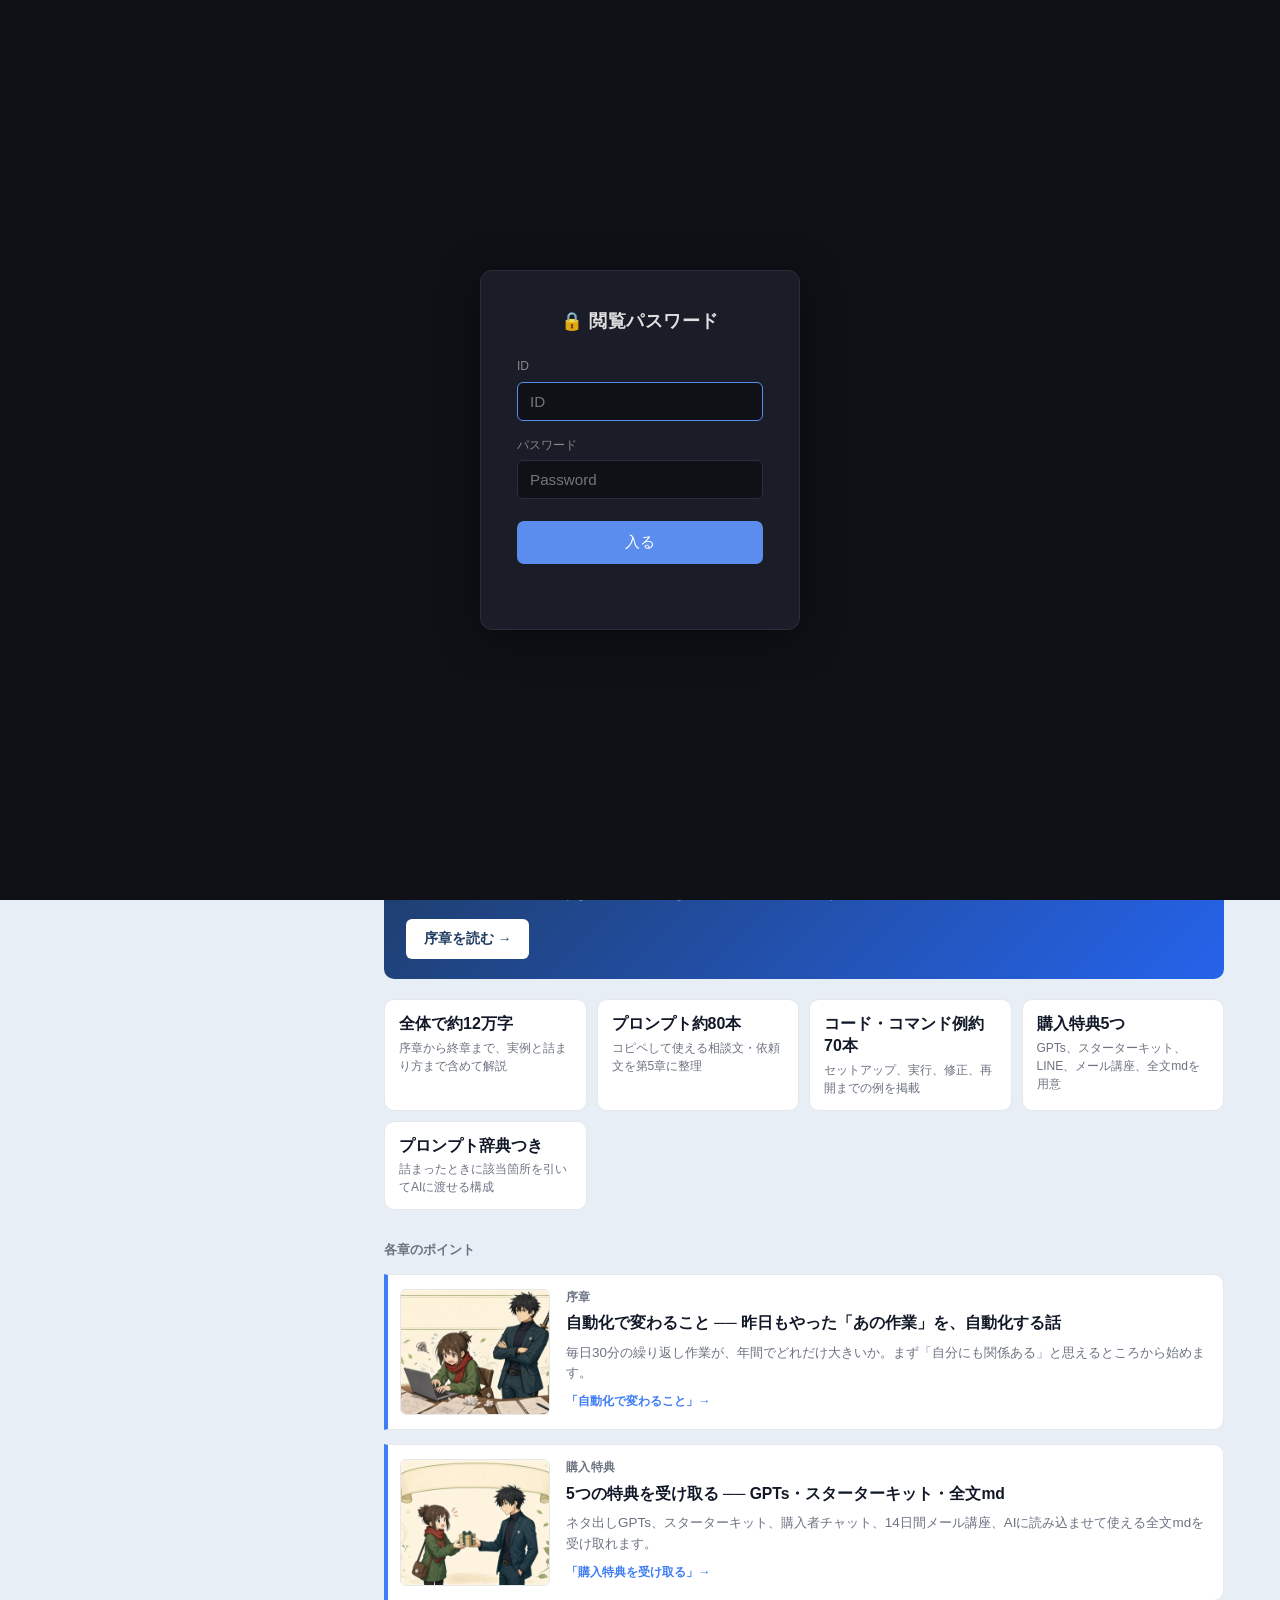
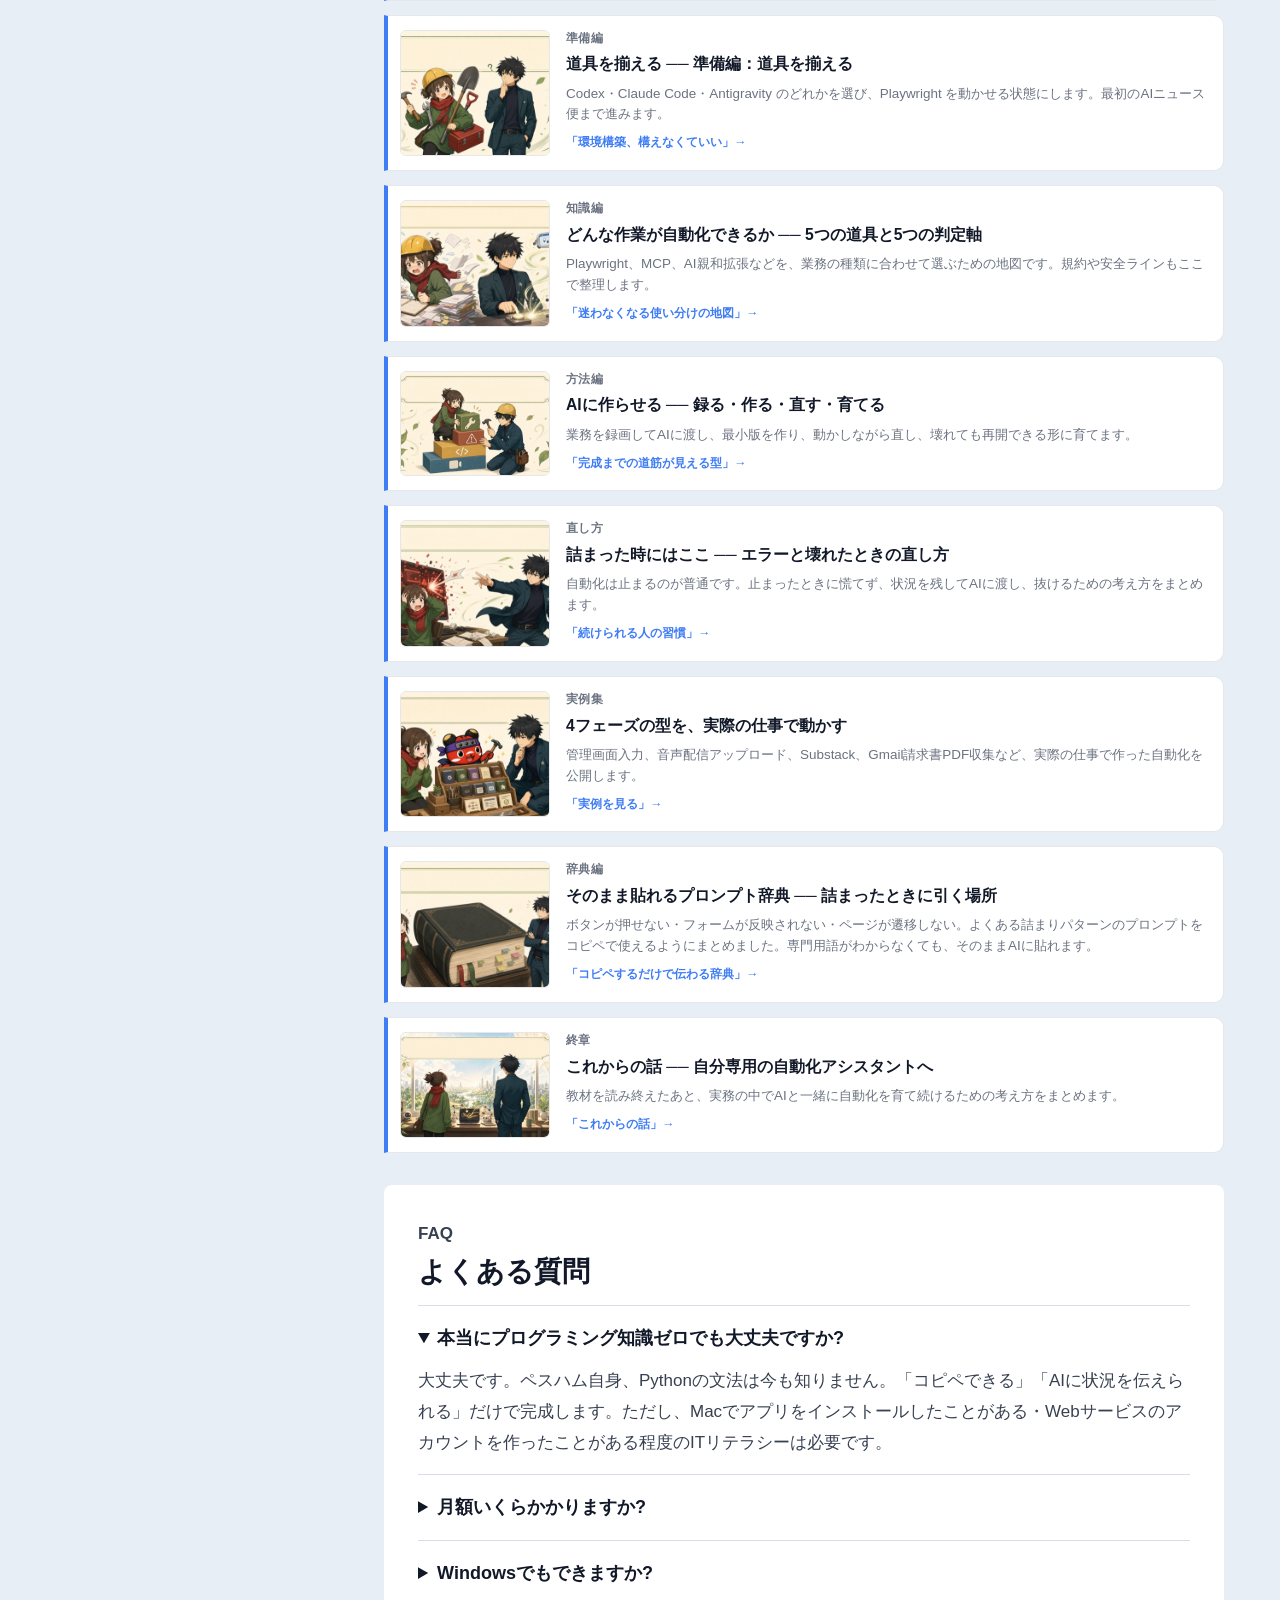
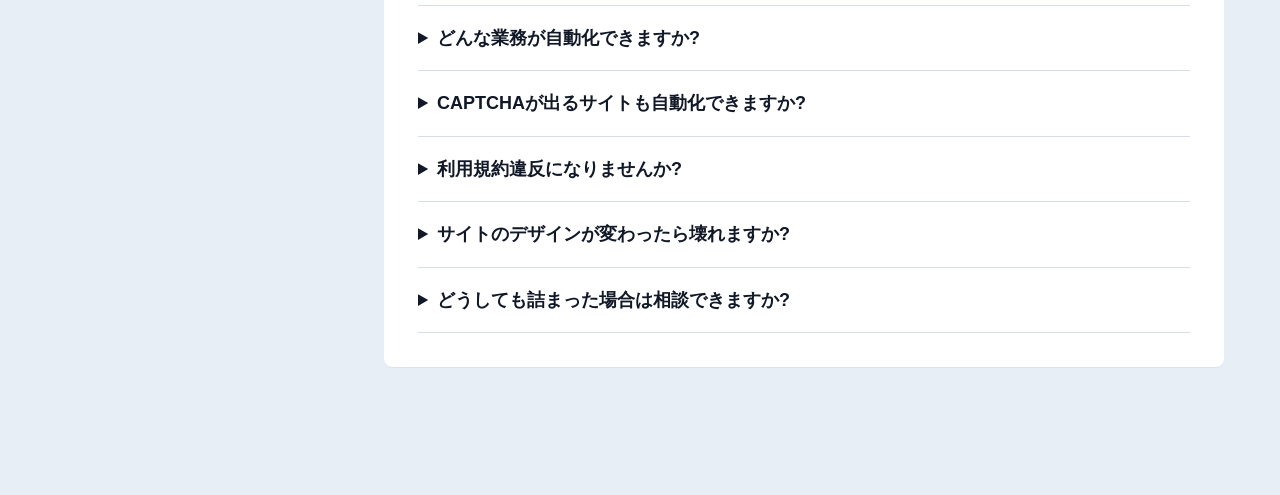
==== commit c8e0f0a4: "トップ章カードの番号表示を削除" ====
--- a/index.html
+++ b/index.html
@@ -3,6 +3,7 @@
   <head>
     <meta charset="utf-8" />
     <meta name="viewport" content="width=device-width, initial-scale=1" />
+    <meta name="robots" content="noindex,nofollow,noarchive,noimageindex" />
     <script src="./auth.js"></script>
     <title>ブラウザ操作自動化の教科書</title>
     <!-- Favicon -->
@@ -96,7 +97,7 @@
       }
       .chapter-card {
         display: grid;
-        grid-template-columns: 150px 48px 1fr;
+        grid-template-columns: 150px 1fr;
         gap: 0 16px;
         align-items: start;
         background: var(--surface, #fff);
@@ -120,13 +121,6 @@
         background: #f8fafc;
         align-self: stretch;
       }
-      .chapter-card .ch-num {
-        font-size: 1.45rem;
-        font-weight: 900;
-        color: var(--blue, #2563eb);
-        line-height: 1;
-        padding-top: 2px;
-      }
       .chapter-card .ch-body {}
       .chapter-card .ch-label {
         font-size: 0.72rem;
@@ -257,8 +251,19 @@
         margin-top: 4px;
       }
       @media (max-width: 700px) {
+        .lp-hero-overlay {
+          padding: 18px 18px 20px;
+        }
+        .lp-hero-overlay h2 {
+          font-size: 1.18rem;
+          line-height: 1.28;
+        }
+        .lp-hero-overlay p {
+          font-size: 0.82rem;
+          line-height: 1.55;
+        }
         .chapter-card {
-          grid-template-columns: 42px 1fr;
+          grid-template-columns: 1fr;
           gap: 10px 12px;
           padding: 12px;
         }
@@ -266,9 +271,6 @@
           grid-column: 1 / -1;
           width: 100%;
           aspect-ratio: 16 / 9;
-        }
-        .chapter-card .ch-num {
-          padding-top: 0;
         }
       }
     </style>
@@ -324,8 +326,8 @@
         </a>
         <a class="step" href="#ch3">
           <span>3</span>
-          <strong>マインド編</strong>
-          <small>詰まっても折れない作業ルール</small>
+          <strong>直し方</strong>
+          <small>エラーと壊れたときの直し方</small>
         </a>
         <a class="step" href="#ch4">
           <span>4</span>
@@ -382,7 +384,7 @@
         <h2>毎日30分 × 365日 ＝ <strong>182時間</strong>。<br>この時間、AIに取り戻せます。</h2>
         <p>繰り返し作業のチリツモを計算すると、年間で273,000円分になります。<br>
            この教材は「コードが書けない自分でもできるのか」から始まります。</p>
-        <a href="./textbook.html#序章-昨日もやったあの作業を自動化する話">序章を読む →</a>
+        <a href="./textbook.html#序章">序章を読む →</a>
       </div>
 
       <div class="spec-list" aria-label="教材スペック">
@@ -415,7 +417,6 @@
 
           <a class="chapter-card" href="./textbook.html#序章" id="ch-intro">
             <img class="ch-thumb" src="./images/thumbs/ch-intro.jpg" alt="序章：自動化で変わること" loading="lazy" decoding="async" />
-            <div class="ch-num">序</div>
             <div class="ch-body">
               <p class="ch-label">序章</p>
               <h3>自動化で変わること ── 昨日もやった「あの作業」を、自動化する話</h3>
@@ -426,7 +427,6 @@
 
           <a class="chapter-card" href="./textbook.html#特典" id="bonus">
             <img class="ch-thumb" src="./images/thumbs/ch-bonus.jpg" alt="購入特典：5つの特典を受け取る" loading="lazy" decoding="async" />
-            <div class="ch-num">特</div>
             <div class="ch-body">
               <p class="ch-label">購入特典</p>
               <h3>5つの特典を受け取る ── GPTs・スターターキット・全文md</h3>
@@ -437,7 +437,6 @@
 
           <a class="chapter-card" href="./textbook.html#第0章" id="ch0">
             <img class="ch-thumb" src="./images/thumbs/ch0.jpg" alt="第0章：道具の準備" loading="lazy" decoding="async" />
-            <div class="ch-num">0</div>
             <div class="ch-body">
               <p class="ch-label">準備編</p>
               <h3>道具を揃える ── 準備編：道具を揃える</h3>
@@ -448,7 +447,6 @@
 
           <a class="chapter-card" href="./textbook.html#第1章" id="ch1">
             <img class="ch-thumb" src="./images/thumbs/ch1.jpg" alt="第1章：どんな作業が自動化できるか" loading="lazy" decoding="async" />
-            <div class="ch-num">1</div>
             <div class="ch-body">
               <p class="ch-label">知識編</p>
               <h3>どんな作業が自動化できるか ── 5つの道具と5つの判定軸</h3>
@@ -459,7 +457,6 @@
 
           <a class="chapter-card" href="./textbook.html#第2章" id="ch2">
             <img class="ch-thumb" src="./images/thumbs/ch2.jpg" alt="第2章：AIに作らせる" loading="lazy" decoding="async" />
-            <div class="ch-num">2</div>
             <div class="ch-body">
               <p class="ch-label">方法編</p>
               <h3>AIに作らせる ── 録る・作る・直す・育てる</h3>
@@ -470,7 +467,6 @@
 
           <a class="chapter-card" href="./textbook.html#第3章" id="ch3">
             <img class="ch-thumb" src="./images/thumbs/ch3.jpg" alt="第3章：詰まった時にはここ" loading="lazy" decoding="async" />
-            <div class="ch-num">3</div>
             <div class="ch-body">
               <p class="ch-label">直し方</p>
               <h3>詰まった時にはここ ── エラーと壊れたときの直し方</h3>
@@ -481,7 +477,6 @@
 
           <a class="chapter-card" href="./textbook.html#第4章" id="ch4">
             <img class="ch-thumb" src="./images/thumbs/ch4.jpg" alt="第4章：実例集" loading="lazy" decoding="async" />
-            <div class="ch-num">4</div>
             <div class="ch-body">
               <p class="ch-label">実例集</p>
               <h3>4フェーズの型を、実際の仕事で動かす</h3>
@@ -492,7 +487,6 @@
 
           <a class="chapter-card" href="./textbook.html#第5章" id="ch5">
             <img class="ch-thumb" src="./images/thumbs/ch5.jpg" alt="第5章：辞典＆プロンプト集" loading="lazy" decoding="async" />
-            <div class="ch-num">5</div>
             <div class="ch-body">
               <p class="ch-label">辞典編</p>
               <h3>そのまま貼れるプロンプト辞典 ── 詰まったときに引く場所</h3>
@@ -503,7 +497,6 @@
 
           <a class="chapter-card" href="./textbook.html#終章" id="ending">
             <img class="ch-thumb" src="./images/thumbs/ending.jpg" alt="終章：これからの話" loading="lazy" decoding="async" />
-            <div class="ch-num">終</div>
             <div class="ch-body">
               <p class="ch-label">終章</p>
               <h3>これからの話 ── 自分専用の自動化アシスタントへ</h3>
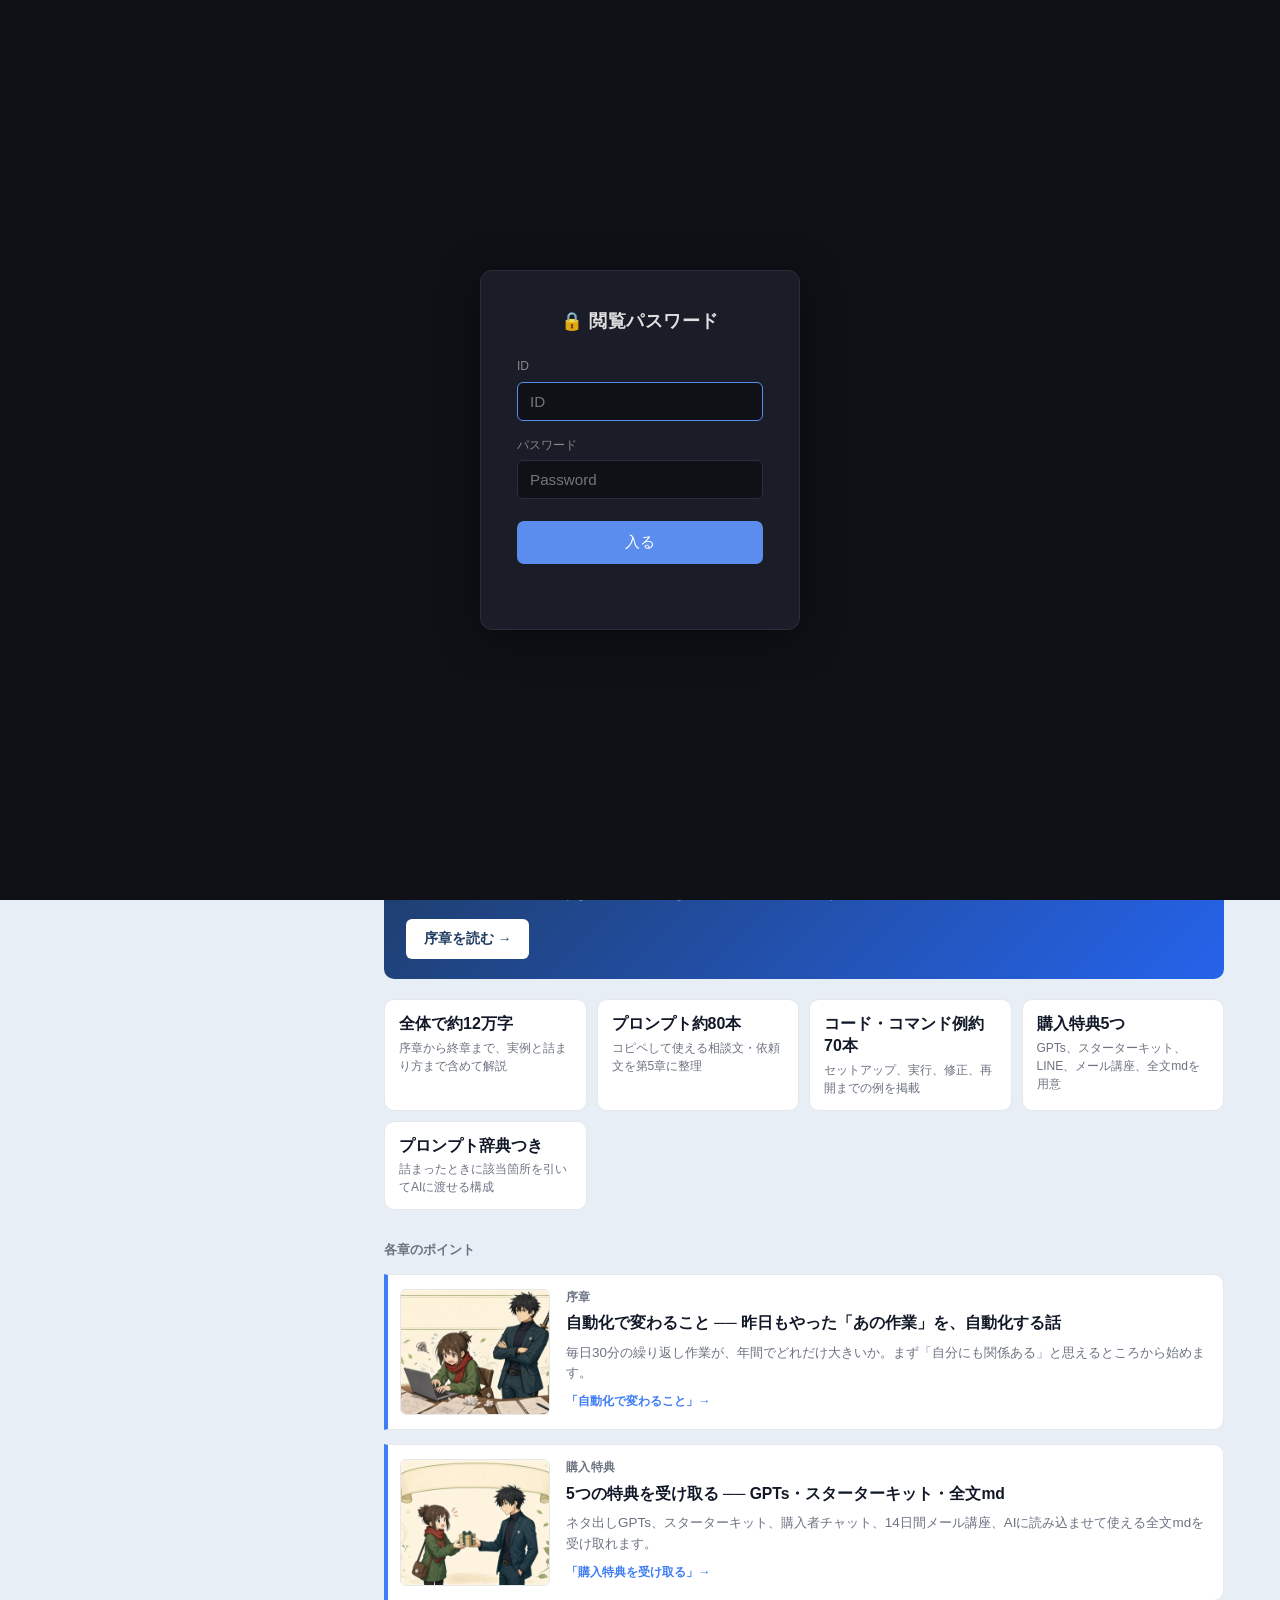
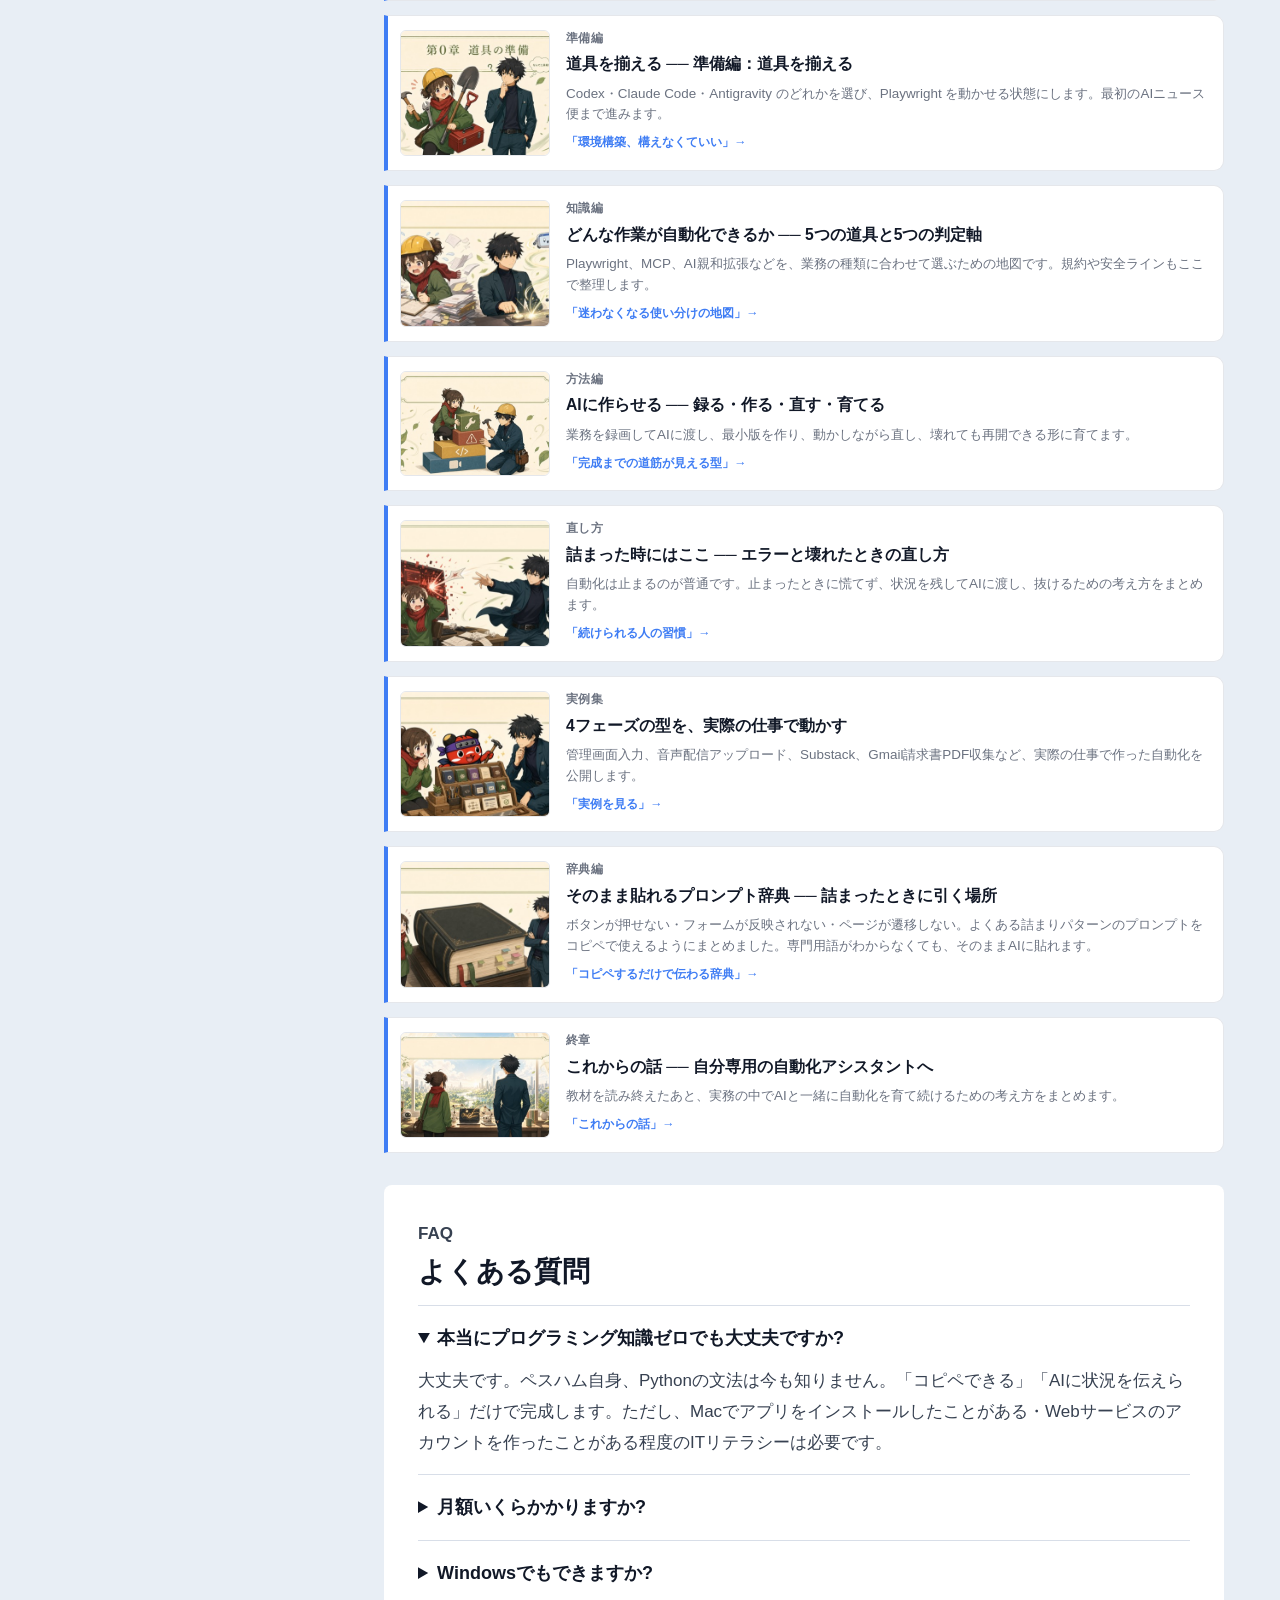
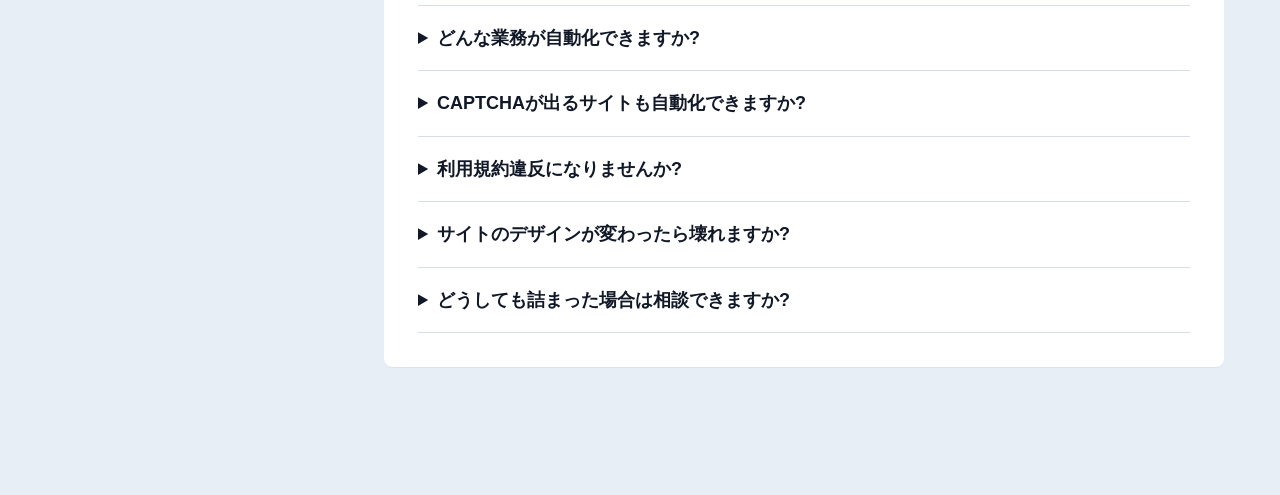
==== commit d5972958: "教材本文と0章サムネを最新化" ====
--- a/index.html
+++ b/index.html
@@ -7,9 +7,9 @@
     <script src="./auth.js"></script>
     <title>ブラウザ操作自動化の教科書</title>
     <!-- Favicon -->
-    <link rel="icon" type="image/png" href="./images/favicon-chibi.png" />
-    <link rel="shortcut icon" type="image/png" href="./images/favicon-chibi.png" />
-    <link rel="apple-touch-icon" href="./images/favicon-chibi.png" />
+    <link rel="icon" type="image/png" href="./images/chibi-anne.png" />
+    <link rel="shortcut icon" type="image/png" href="./images/chibi-anne.png" />
+    <link rel="apple-touch-icon" href="./images/chibi-anne.png" />
     <!-- OGP -->
     <meta property="og:title" content="ブラウザ操作自動化の教科書" />
     <meta property="og:description" content="メール・フォーム入力・管理画面・SNS投稿。毎日30分をボタン1つへ。" />
@@ -436,7 +436,7 @@
           </a>
 
           <a class="chapter-card" href="./textbook.html#第0章" id="ch0">
-            <img class="ch-thumb" src="./images/thumbs/ch0.jpg" alt="第0章：道具の準備" loading="lazy" decoding="async" />
+            <img class="ch-thumb" src="./images/thumbs/ch0.jpg?v=20260605-ch0" alt="第0章：道具の準備" loading="lazy" decoding="async" />
             <div class="ch-body">
               <p class="ch-label">準備編</p>
               <h3>道具を揃える ── 準備編：道具を揃える</h3>
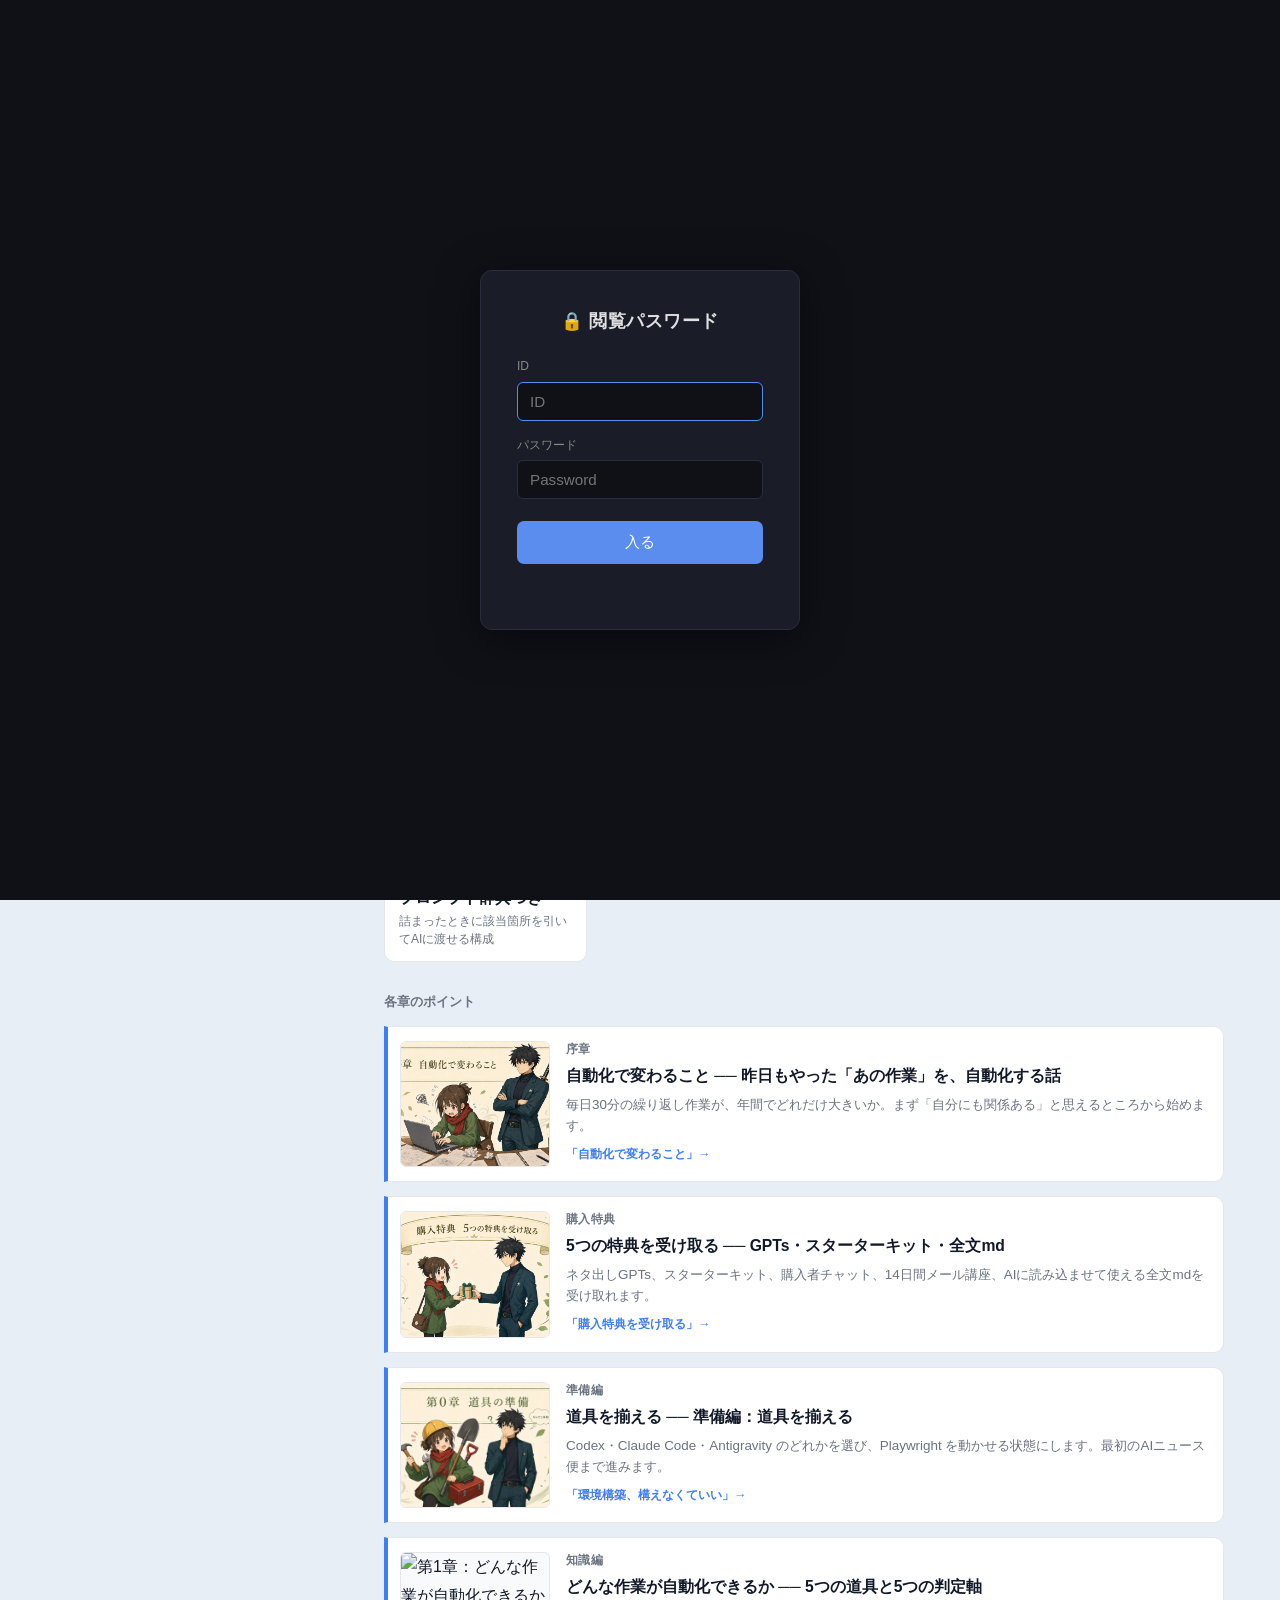
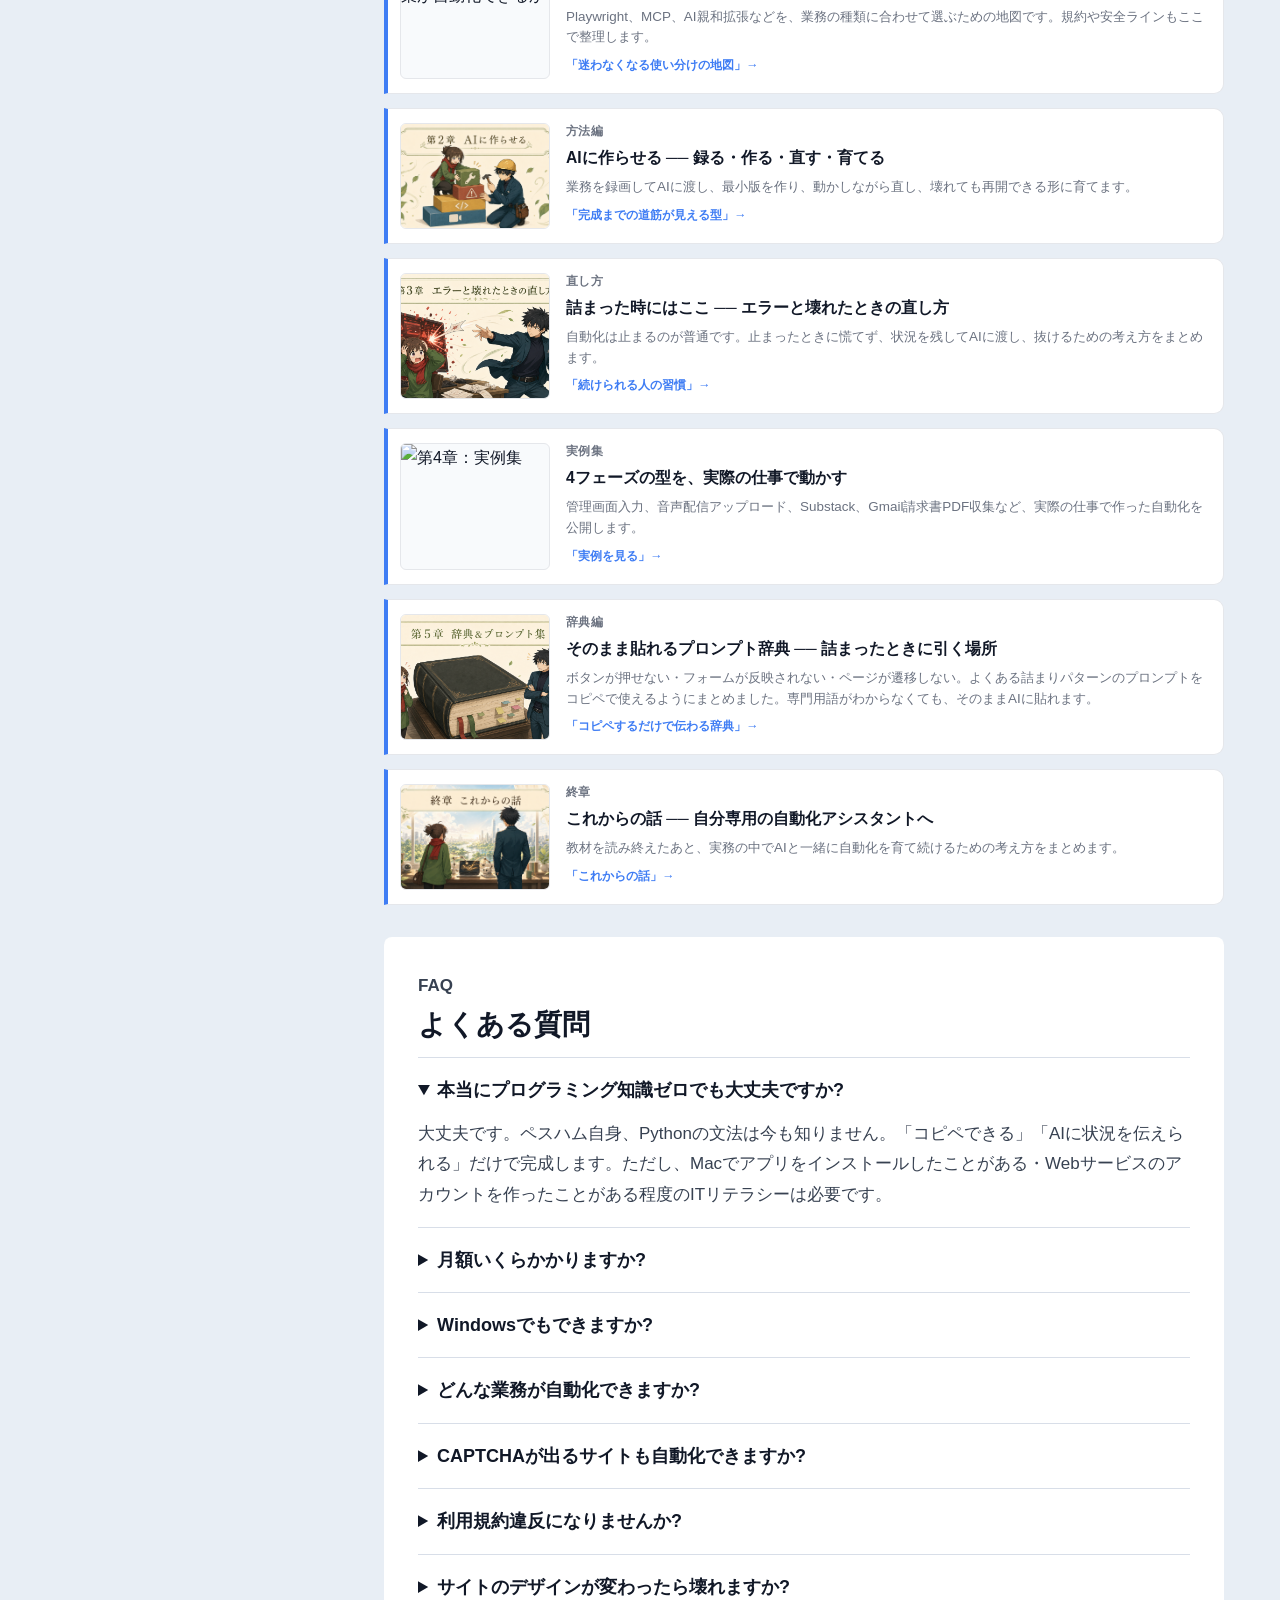
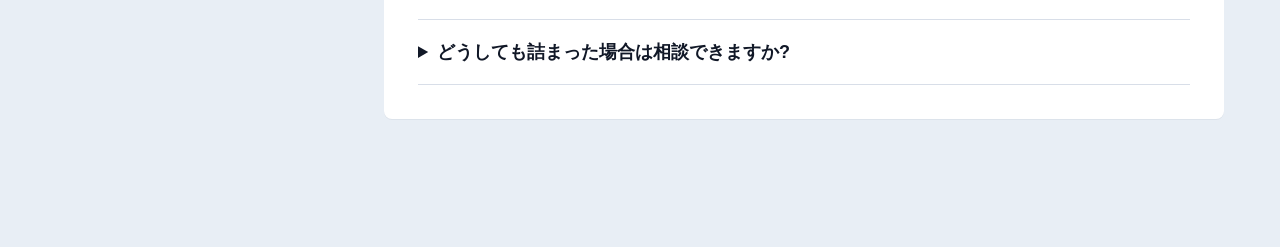
==== commit be51cab5: "トップ導線と序章画像を更新" ====
--- a/index.html
+++ b/index.html
@@ -181,43 +181,6 @@
         line-height: 1.5;
       }
 
-      /* 序章バナー */
-      .shojo-banner {
-        background: linear-gradient(135deg, #1e3a5f 0%, #2563eb 100%);
-        border-radius: 10px;
-        padding: 20px 22px;
-        color: #fff;
-        margin-bottom: 28px;
-      }
-      .shojo-banner .eyebrow {
-        font-size: 0.72rem;
-        letter-spacing: .08em;
-        opacity: .8;
-        margin-bottom: 6px;
-      }
-      .shojo-banner h2 {
-        font-size: 1.1rem;
-        margin: 0 0 8px;
-        line-height: 1.4;
-      }
-      .shojo-banner p {
-        font-size: 0.85rem;
-        opacity: .9;
-        margin: 0 0 14px;
-        line-height: 1.6;
-      }
-      .shojo-banner a {
-        display: inline-block;
-        background: #fff;
-        color: #1e3a5f;
-        border-radius: 6px;
-        padding: 8px 18px;
-        font-size: 0.85rem;
-        font-weight: 700;
-        text-decoration: none;
-      }
-      .shojo-banner a:hover { opacity: .9; }
-
       .spec-list {
         display: grid;
         grid-template-columns: repeat(auto-fit, minmax(170px, 1fr));
@@ -299,15 +262,15 @@
       </div>
 
       <nav class="steps" aria-label="学習ステップ">
-        <a class="step active" href="#intro">
+        <a class="step active" href="#ch-intro">
           <span>序</span>
           <strong>序章</strong>
-          <small>182時間 → 自動化へ</small>
+          <small>182時間 → 自動化へ<br>（Brain無料部分）</small>
         </a>
         <a class="step" href="#bonus">
           <span>特</span>
           <strong>購入特典</strong>
-          <small>5つの特典を受け取る</small>
+          <small>5つの特典を受け取る<br>（以降Brain有料部分）</small>
         </a>
         <a class="step" href="#ch0">
           <span>0</span>
@@ -378,15 +341,6 @@
         </div>
       </div>
 
-      <!-- ── 序章バナー ── -->
-      <div class="shojo-banner">
-        <p class="eyebrow">序章から読む</p>
-        <h2>毎日30分 × 365日 ＝ <strong>182時間</strong>。<br>この時間、AIに取り戻せます。</h2>
-        <p>繰り返し作業のチリツモを計算すると、年間で273,000円分になります。<br>
-           この教材は「コードが書けない自分でもできるのか」から始まります。</p>
-        <a href="./textbook.html#序章">序章を読む →</a>
-      </div>
-
       <div class="spec-list" aria-label="教材スペック">
         <div class="spec-item">
           <strong>全体で約12万字</strong>
@@ -416,7 +370,7 @@
         <div class="chapter-cards">
 
           <a class="chapter-card" href="./textbook.html#序章" id="ch-intro">
-            <img class="ch-thumb" src="./images/thumbs/ch-intro.jpg" alt="序章：自動化で変わること" loading="lazy" decoding="async" />
+            <img class="ch-thumb" src="./images/joshou/chapter-hero-joshou.png?v=20260605b" alt="序章：自動化で変わること" loading="lazy" decoding="async" />
             <div class="ch-body">
               <p class="ch-label">序章</p>
               <h3>自動化で変わること ── 昨日もやった「あの作業」を、自動化する話</h3>
@@ -426,7 +380,7 @@
           </a>
 
           <a class="chapter-card" href="./textbook.html#特典" id="bonus">
-            <img class="ch-thumb" src="./images/thumbs/ch-bonus.jpg" alt="購入特典：5つの特典を受け取る" loading="lazy" decoding="async" />
+            <img class="ch-thumb" src="./images/joshou/chapter-hero-tokuten.png?v=20260605b" alt="購入特典：5つの特典を受け取る" loading="lazy" decoding="async" />
             <div class="ch-body">
               <p class="ch-label">購入特典</p>
               <h3>5つの特典を受け取る ── GPTs・スターターキット・全文md</h3>
@@ -446,7 +400,7 @@
           </a>
 
           <a class="chapter-card" href="./textbook.html#第1章" id="ch1">
-            <img class="ch-thumb" src="./images/thumbs/ch1.jpg" alt="第1章：どんな作業が自動化できるか" loading="lazy" decoding="async" />
+            <img class="ch-thumb" src="./images/ch01/ch01-automation-tools-hero.png?v=20260605b" alt="第1章：どんな作業が自動化できるか" loading="lazy" decoding="async" />
             <div class="ch-body">
               <p class="ch-label">知識編</p>
               <h3>どんな作業が自動化できるか ── 5つの道具と5つの判定軸</h3>
@@ -456,7 +410,7 @@
           </a>
 
           <a class="chapter-card" href="./textbook.html#第2章" id="ch2">
-            <img class="ch-thumb" src="./images/thumbs/ch2.jpg" alt="第2章：AIに作らせる" loading="lazy" decoding="async" />
+            <img class="ch-thumb" src="./images/ch02/ch02-playwright-4phase-hero.png?v=20260605b" alt="第2章：AIに作らせる" loading="lazy" decoding="async" />
             <div class="ch-body">
               <p class="ch-label">方法編</p>
               <h3>AIに作らせる ── 録る・作る・直す・育てる</h3>
@@ -466,7 +420,7 @@
           </a>
 
           <a class="chapter-card" href="./textbook.html#第3章" id="ch3">
-            <img class="ch-thumb" src="./images/thumbs/ch3.jpg" alt="第3章：詰まった時にはここ" loading="lazy" decoding="async" />
+            <img class="ch-thumb" src="./images/ch03/ch03-kowaretatoki.png?v=20260605b" alt="第3章：詰まった時にはここ" loading="lazy" decoding="async" />
             <div class="ch-body">
               <p class="ch-label">直し方</p>
               <h3>詰まった時にはここ ── エラーと壊れたときの直し方</h3>
@@ -476,7 +430,7 @@
           </a>
 
           <a class="chapter-card" href="./textbook.html#第4章" id="ch4">
-            <img class="ch-thumb" src="./images/thumbs/ch4.jpg" alt="第4章：実例集" loading="lazy" decoding="async" />
+            <img class="ch-thumb" src="./images/ch04/ch04-examples-hero.png?v=20260605b" alt="第4章：実例集" loading="lazy" decoding="async" />
             <div class="ch-body">
               <p class="ch-label">実例集</p>
               <h3>4フェーズの型を、実際の仕事で動かす</h3>
@@ -486,7 +440,7 @@
           </a>
 
           <a class="chapter-card" href="./textbook.html#第5章" id="ch5">
-            <img class="ch-thumb" src="./images/thumbs/ch5.jpg" alt="第5章：辞典＆プロンプト集" loading="lazy" decoding="async" />
+            <img class="ch-thumb" src="./images/ch05/ch05-prompt-dictionary-hero.png?v=20260605b" alt="第5章：辞典＆プロンプト集" loading="lazy" decoding="async" />
             <div class="ch-body">
               <p class="ch-label">辞典編</p>
               <h3>そのまま貼れるプロンプト辞典 ── 詰まったときに引く場所</h3>
@@ -496,7 +450,7 @@
           </a>
 
           <a class="chapter-card" href="./textbook.html#終章" id="ending">
-            <img class="ch-thumb" src="./images/thumbs/ending.jpg" alt="終章：これからの話" loading="lazy" decoding="async" />
+            <img class="ch-thumb" src="./images/shusho/chapter-hero-shusho.png?v=20260605b" alt="終章：これからの話" loading="lazy" decoding="async" />
             <div class="ch-body">
               <p class="ch-label">終章</p>
               <h3>これからの話 ── 自分専用の自動化アシスタントへ</h3>
